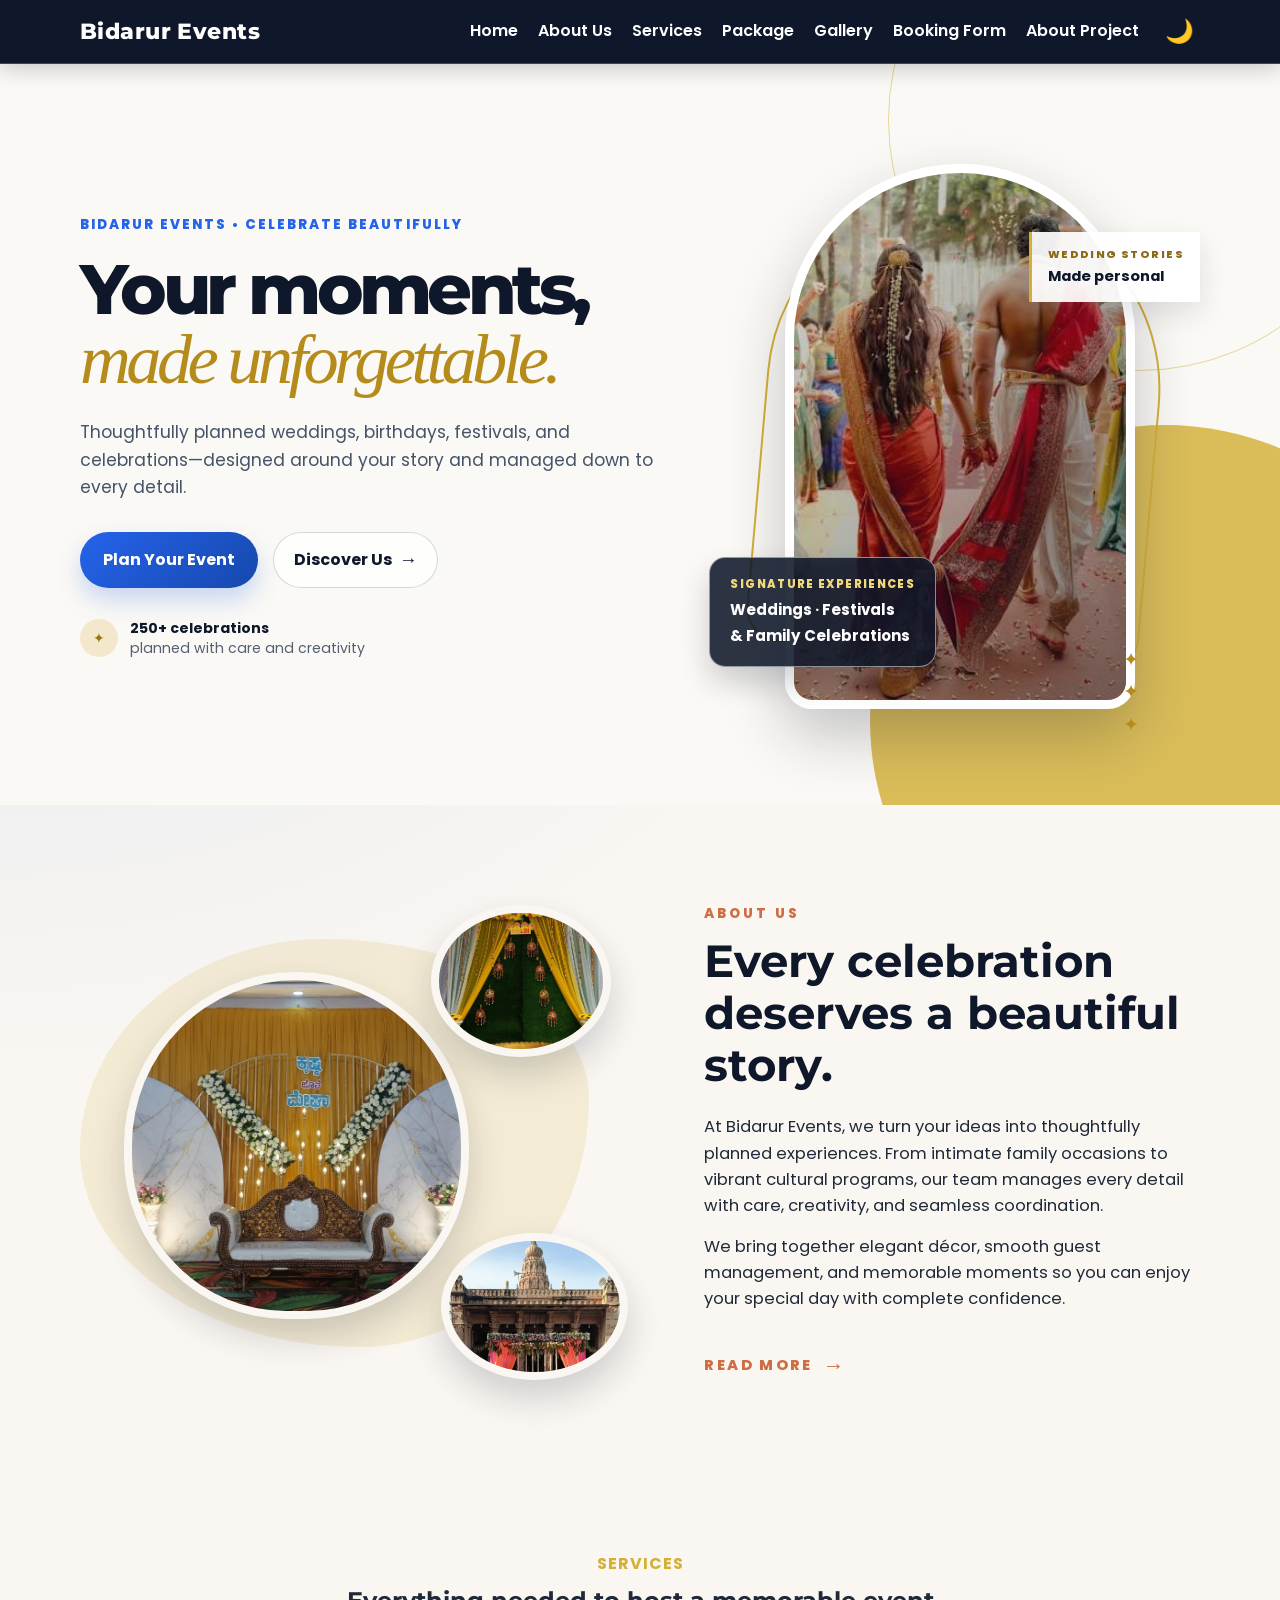
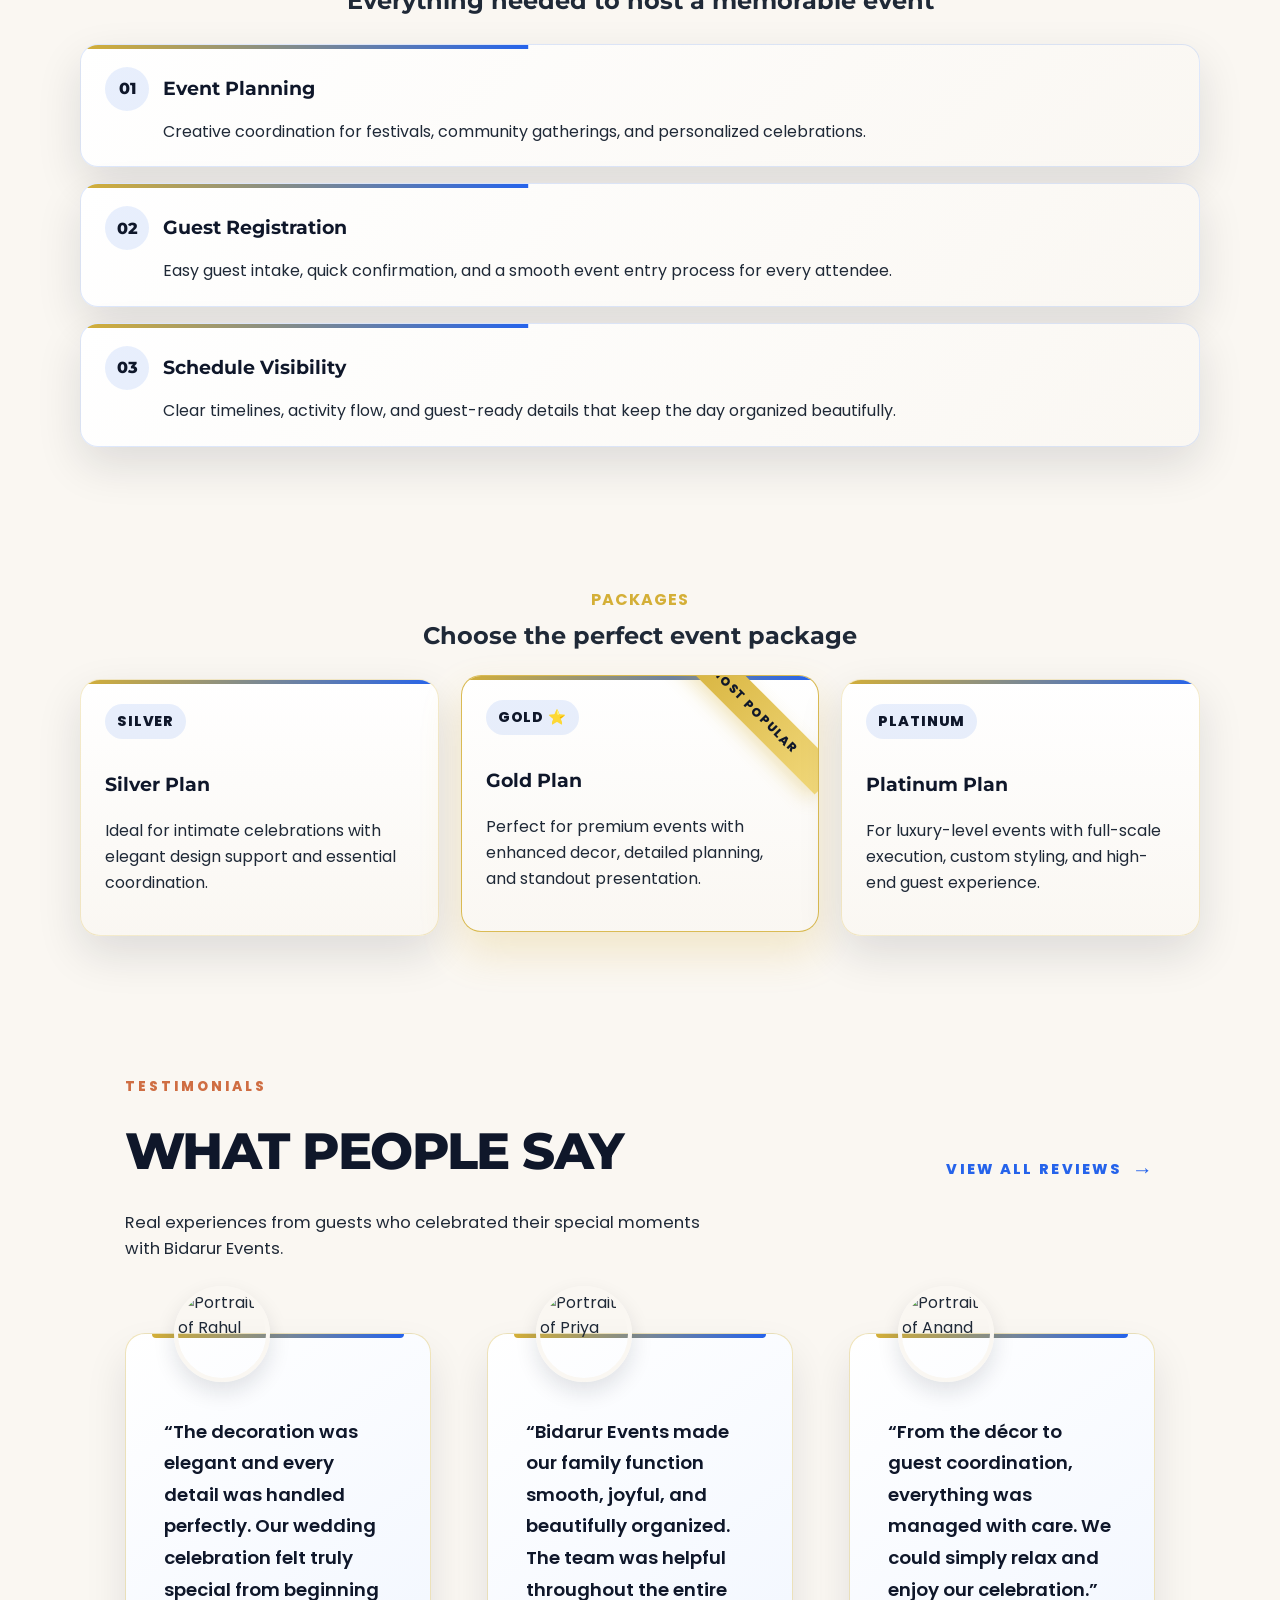
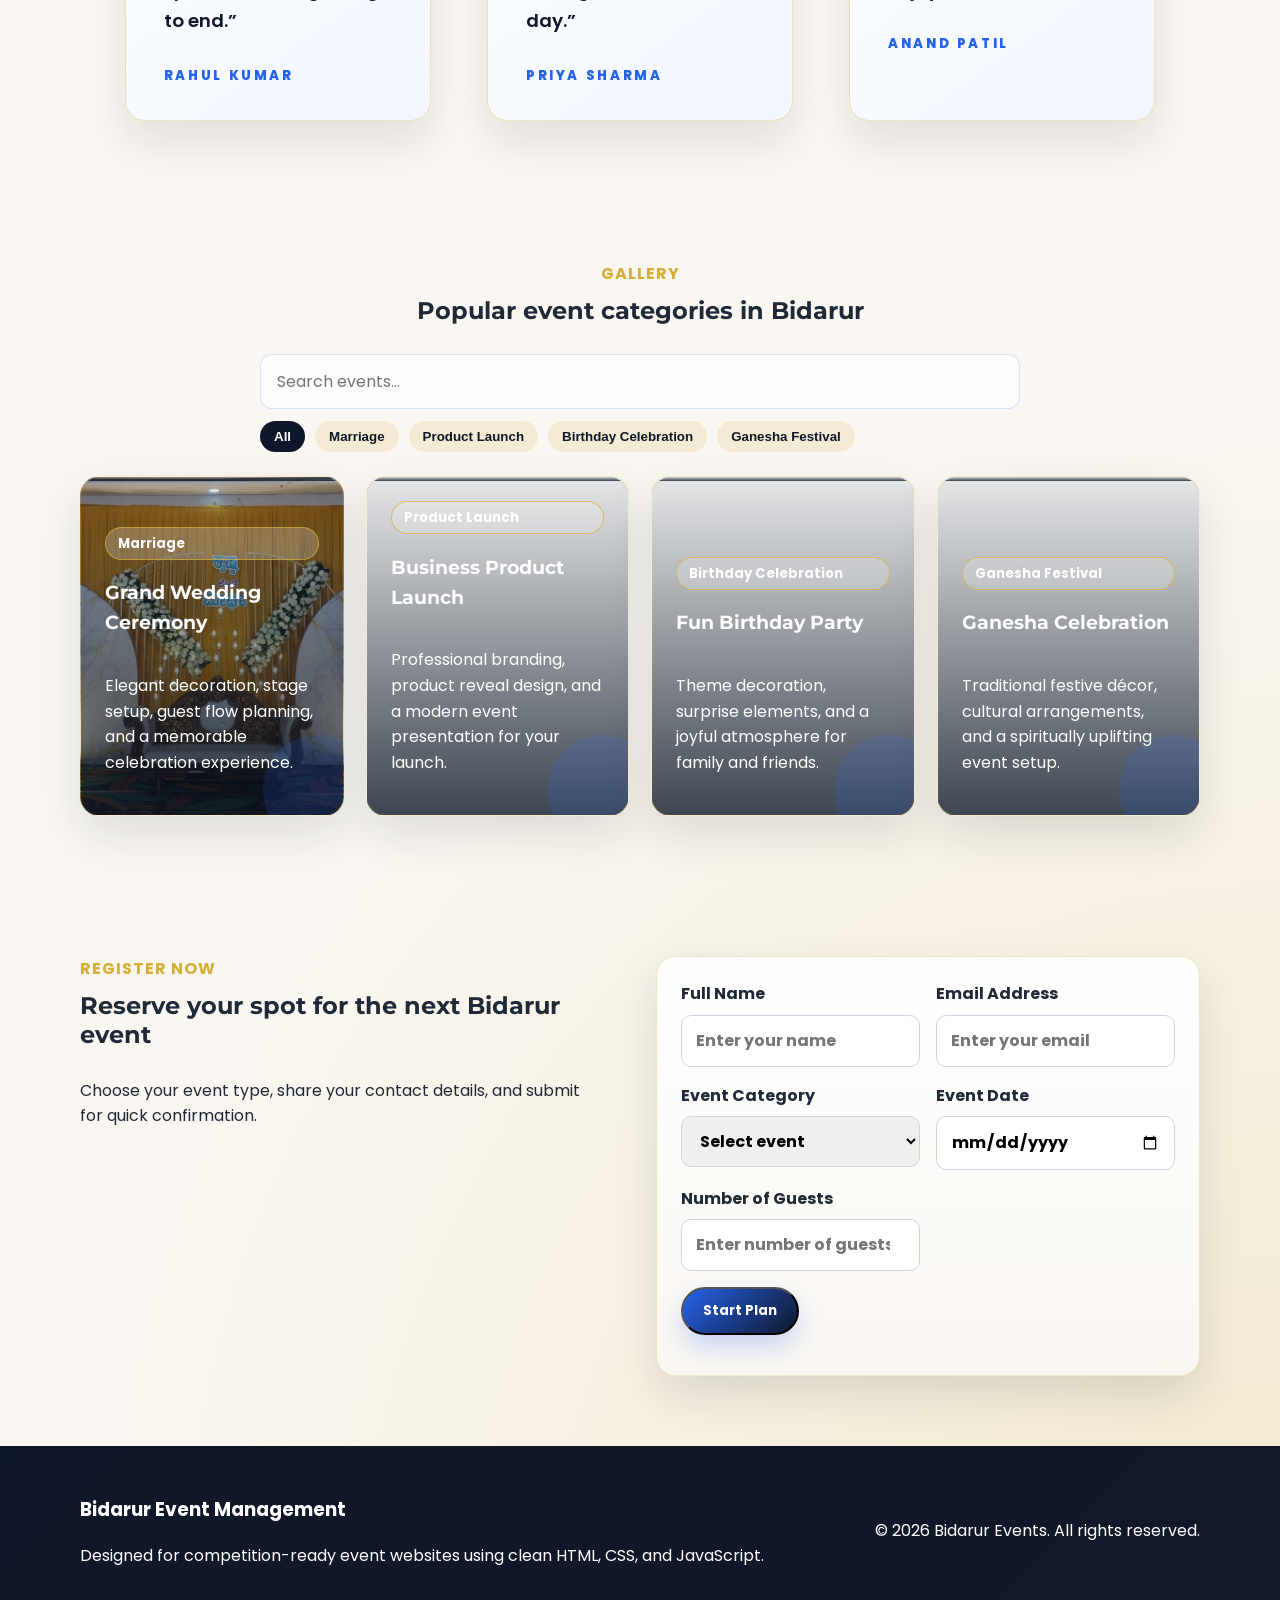
==== index.html @ a52b636d "Add files via upload" ====
<!DOCTYPE html>
<html lang="en">
<head>
    <meta charset="UTF-8" />
    <meta name="viewport" content="width=device-width, initial-scale=1.0" />
    <title>Bidarur Event Management</title>
    <meta name="description" content="Bidarur Event Management - a smart, responsive event planning website for upcoming cultural, educational, and community events." />
    <link rel="preconnect" href="https://fonts.googleapis.com" />
    <link rel="preconnect" href="https://fonts.gstatic.com" crossorigin />
    <link href="https://fonts.googleapis.com/css2?family=Montserrat:wght@600;700;800&family=Poppins:wght@400;500;600;700&display=swap" rel="stylesheet" />
    <link rel="stylesheet" href="css/style.css" />
    <link rel="stylesheet" href="css/responsive.css" />
</head>
<body>
    <div class="loading-screen" id="loadingScreen">
        <div class="spinner"></div>
    </div>

    <header class="site-header">
        <div class="container nav-wrapper">
            <a href="index.html" class="logo">Bidarur Events</a>
            <button class="menu-toggle" aria-label="Toggle menu">☰</button>
            <nav class="site-nav">
                <a href="#home">Home</a>
                <a href="#about-us">About Us</a>
                <a href="#services">Services</a>
                <a href="#packages">Package</a>
                <a href="#upcoming-events">Gallery</a>
                <a href="#register">Booking Form</a>
                <a href="about-project.html">About Project</a>
                <button class="theme-toggle" id="themeToggle" aria-label="Toggle dark mode">🌙</button>
            </nav>
        </div>
    </header>

    <main id="home">
        <section class="hero">
            <div class="container hero-grid">
                <div class="hero-content reveal">
                    <p class="hero-kicker">Bidarur Events • Celebrate beautifully</p>
                    <h1>Your moments,<br /><em>made unforgettable.</em></h1>
                    <p class="lead">
                        Thoughtfully planned weddings, birthdays, festivals, and celebrations—designed around your story and managed down to every detail.
                    </p>
                    <div class="hero-actions">
                        <a href="#register" class="btn primary">Plan Your Event</a>
                        <a href="#about-us" class="btn hero-outline">Discover Us <span aria-hidden="true">→</span></a>
                    </div>
                    <div class="hero-trust">
                        <span>✦</span>
                        <p><strong>250+ celebrations</strong><br />planned with care and creativity</p>
                    </div>
                </div>
                <div class="hero-visual reveal">
                    <div class="hero-photo-frame">
                        <img src="image/marry.jpg" alt="A beautifully arranged wedding celebration" />
                    </div>
                    <div class="hero-event-note">
                        <span>Signature experiences</span>
                        <strong>Weddings · Festivals<br />&amp; Family Celebrations</strong>
                    </div>
                    <div class="hero-occasion-badge">
                        <span>Wedding stories</span>
                        <strong>Made personal</strong>
                    </div>
                </div>
            </div>
        </section>

        <section id="about-us" class="about section">
            <div class="container">
                <div class="about-story">
                    <div class="about-collage reveal" aria-label="Bidarur Events celebration gallery">
                        <div class="about-photo about-photo-main">
                            <img src="image/marriage-1.jpeg" alt="Wedding celebration arranged by Bidarur Events" />
                        </div>
                        <div class="about-photo about-photo-top">
                            <img src="image/haldi.jpeg" alt="Haldi ceremony details" />
                        </div>
                        <div class="about-photo about-photo-bottom">
                            <img src="image/marriage-3.jpeg" alt="Wedding décor and celebration" />
                        </div>
                    </div>
                    <div class="about-copy reveal">
                        <p class="about-kicker">About Us</p>
                        <h2>Every celebration deserves a beautiful story.</h2>
                        <p>At Bidarur Events, we turn your ideas into thoughtfully planned experiences. From intimate family occasions to vibrant cultural programs, our team manages every detail with care, creativity, and seamless coordination.</p>
                        <p>We bring together elegant décor, smooth guest management, and memorable moments so you can enjoy your special day with complete confidence.</p>
                        <a href="about-project.html" class="about-link">Read More <span aria-hidden="true">→</span></a>
                    </div>
                </div>
            </div>
        </section>

        <section id="services" class="services section">
            <div class="container">
                <div class="section-heading reveal">
                    <p class="eyebrow">Services</p>
                    <h2>Everything needed to host a memorable event</h2>
                </div>
                <div class="service-bars reveal">
                    <div class="service-bar">
                        <div class="service-bar-header">
                            <span>01</span>
                            <h3>Event Planning</h3>
                        </div>
                        <p>Creative coordination for festivals, community gatherings, and personalized celebrations.</p>
                    </div>
                    <div class="service-bar">
                        <div class="service-bar-header">
                            <span>02</span>
                            <h3>Guest Registration</h3>
                        </div>
                        <p>Easy guest intake, quick confirmation, and a smooth event entry process for every attendee.</p>
                    </div>
                    <div class="service-bar">
                        <div class="service-bar-header">
                            <span>03</span>
                            <h3>Schedule Visibility</h3>
                        </div>
                        <p>Clear timelines, activity flow, and guest-ready details that keep the day organized beautifully.</p>
                    </div>
                </div>
            </div>
        </section>

        <section id="packages" class="packages section">
            <div class="container">
                <div class="section-heading reveal">
                    <p class="eyebrow">Packages</p>
                    <h2>Choose the perfect event package</h2>
                </div>
                <div class="feature-grid reveal">
                    <article class="feature-card package-card">
                        <div class="package-tier">Silver</div>
                        <h3>Silver Plan</h3>
                        <p>Ideal for intimate celebrations with elegant design support and essential coordination.</p>
                    </article>
                    <article class="feature-card package-card package-gold">
                        <div class="package-ribbon">Most Popular</div>
                        <div class="package-tier">Gold ⭐</div>
                        <h3>Gold Plan</h3>
                        <p>Perfect for premium events with enhanced decor, detailed planning, and standout presentation.</p>
                    </article>
                    <article class="feature-card package-card">
                        <div class="package-tier">Platinum</div>
                        <h3>Platinum Plan</h3>
                        <p>For luxury-level events with full-scale execution, custom styling, and high-end guest experience.</p>
                    </article>
                </div>
            </div>
        </section>

        <section id="testimonials" class="testimonials section">
            <div class="container">
                <div class="testimonial-heading reveal">
                    <div>
                        <p class="about-kicker">Testimonials</p>
                        <h2>What people say</h2>
                        <p>Real experiences from guests who celebrated their special moments with Bidarur Events.</p>
                    </div>
                    <a href="#testimonials" class="testimonial-all-link">View All Reviews <span aria-hidden="true">→</span></a>
                </div>
                <div class="testimonial-grid reveal">
                    <article class="testimonial-card">
                        <img src="https://i.pravatar.cc/160?img=47" alt="Portrait of Rahul" />
                        <p class="testimonial-quote">“The decoration was elegant and every detail was handled perfectly. Our wedding celebration felt truly special from beginning to end.”</p>
                        <p class="testimonial-name">Rahul Kumar</p>
                    </article>
                    <article class="testimonial-card">
                        <img src="https://i.pravatar.cc/160?img=32" alt="Portrait of Priya" />
                        <p class="testimonial-quote">“Bidarur Events made our family function smooth, joyful, and beautifully organized. The team was helpful throughout the entire day.”</p>
                        <p class="testimonial-name">Priya Sharma</p>
                    </article>
                    <article class="testimonial-card">
                        <img src="https://i.pravatar.cc/160?img=12" alt="Portrait of Anand" />
                        <p class="testimonial-quote">“From the décor to guest coordination, everything was managed with care. We could simply relax and enjoy our celebration.”</p>
                        <p class="testimonial-name">Anand Patil</p>
                    </article>
                </div>
            </div>
        </section>

        <section id="upcoming-events" class="events-section section">
            <div class="container">
                <div class="section-heading reveal">
                    <p class="eyebrow">Gallery</p>
                    <h2>Popular event categories in Bidarur</h2>
                </div>
                <div class="search-bar reveal">
                    <input type="search" id="eventSearch" placeholder="Search events..." />
                    <div class="filter-controls">
                        <button class="filter-btn active" data-filter="all">All</button>
                        <button class="filter-btn" data-filter="marriage">Marriage</button>
                        <button class="filter-btn" data-filter="product">Product Launch</button>
                        <button class="filter-btn" data-filter="birthday">Birthday Celebration</button>
                        <button class="filter-btn" data-filter="ganesha">Ganesha Festival</button>
                    </div>
                </div>
                <div class="event-grid" id="eventGrid">
                    <article class="event-card reveal" data-category="marriage" data-title="Grand Wedding Ceremony" data-image="image/marriage-1.jpeg" data-images="image/haldi.jpeg,image/marriage-1.jpeg,image/marriage-2.jpeg,image/marriage-3.jpeg,image/marriage-4.jpeg" style="background-image: linear-gradient(180deg, rgba(7,17,31,0.10), rgba(7,17,31,0.78)), url('image/marriage-1.jpeg');">
                        <span class="tag">Marriage</span>
                        <h3>Grand Wedding Ceremony</h3>
                        <p>Elegant decoration, stage setup, guest flow planning, and a memorable celebration experience.</p>
                    </article>
                    <article class="event-card reveal" data-category="product" data-title="Business Product Launch" data-image="https://images.unsplash.com/photo-1511578314322-379afb476865?auto=format&fit=crop&w=1200&q=80" style="background-image: linear-gradient(180deg, rgba(7,17,31,0.10), rgba(7,17,31,0.78)), url('https://images.unsplash.com/photo-1511578314322-379afb476865?auto=format&fit=crop&w=1200&q=80');">
                        <span class="tag">Product Launch</span>
                        <h3>Business Product Launch</h3>
                        <p>Professional branding, product reveal design, and a modern event presentation for your launch.</p>
                    </article>
                    <article class="event-card reveal" data-category="birthday" data-title="Fun Birthday Party" data-image="https://images.unsplash.com/photo-1464349095431-e9a21285b5f3?auto=format&fit=crop&w=1200&q=80" style="background-image: linear-gradient(180deg, rgba(7,17,31,0.10), rgba(7,17,31,0.78)), url('https://images.unsplash.com/photo-1464349095431-e9a21285b5f3?auto=format&fit=crop&w=1200&q=80');">
                        <span class="tag">Birthday Celebration</span>
                        <h3>Fun Birthday Party</h3>
                        <p>Theme decoration, surprise elements, and a joyful atmosphere for family and friends.</p>
                    </article>
                    <article class="event-card reveal" data-category="ganesha" data-title="Ganesha Celebration" data-image="https://images.unsplash.com/photo-1504196606672-aef5c9cefc92?auto=format&fit=crop&w=1200&q=80" style="background-image: linear-gradient(180deg, rgba(7,17,31,0.10), rgba(7,17,31,0.78)), url('https://images.unsplash.com/photo-1504196606672-aef5c9cefc92?auto=format&fit=crop&w=1200&q=80');">
                        <span class="tag">Ganesha Festival</span>
                        <h3>Ganesha Celebration</h3>
                        <p>Traditional festive décor, cultural arrangements, and a spiritually uplifting event setup.</p>
                    </article>
                </div>
            </div>
        </section>

        <section id="register" class="register section">
            <div class="container register-grid">
                <div>
                    <div class="section-heading left-align reveal">
                        <p class="eyebrow">Register Now</p>
                        <h2>Reserve your spot for the next Bidarur event</h2>
                    </div>
                    <p class="register-copy reveal">Choose your event type, share your contact details, and submit for quick confirmation.</p>
                </div>
                <form id="eventForm" class="register-form reveal">
                    <div class="form-row">
                        <label>
                            Full Name
                            <input type="text" id="name" placeholder="Enter your name" required />
                        </label>
                        <label>
                            Email Address
                            <input type="email" id="email" placeholder="Enter your email" required />
                        </label>
                    </div>
                    <div class="form-row">
                        <label>
                            Event Category
                            <select id="category" required>
                                <option value="">Select event</option>
                                <option>Marriage</option>
                                <option>Product Launch</option>
                                <option>Birthday Celebration</option>
                                <option>Ganesha Festival</option>
                            </select>
                        </label>
                        <label>
                            Event Date
                            <input type="date" id="eventDate" required />
                        </label>
                    </div>
                    <div class="form-row">
                        <label>
                            Number of Guests
                            <input type="number" id="guests" min="1" placeholder="Enter number of guests" required />
                        </label>
                    </div>
                    <button type="submit" class="btn primary">Start Plan</button>
                    <p id="formMessage" class="message"></p>
                </form>
            </div>
        </section>
    </main>

    <div class="image-modal" id="imageModal" aria-hidden="true">
        <div class="modal-content">
            <button class="modal-close" id="modalClose" aria-label="Close image">×</button>
            <div class="modal-gallery">
                <button class="modal-nav" id="modalPrev" aria-label="Previous image">‹</button>
                <img id="modalImage" src="" alt="Event showcase" />
                <button class="modal-nav" id="modalNext" aria-label="Next image">›</button>
            </div>
            <div class="modal-caption">
                <h3 id="modalTitle">Event Preview</h3>
                <p id="modalCounter">1 / 1</p>
            </div>
        </div>
    </div>

    <footer class="site-footer">
        <div class="container footer-grid">
            <div>
                <h3>Bidarur Event Management</h3>
                <p>Designed for competition-ready event websites using clean HTML, CSS, and JavaScript.</p>
            </div>
            <div>
                <p>© <span id="year"></span> Bidarur Events. All rights reserved.</p>
            </div>
        </div>
    </footer>

    <script src="js/script.js"></script>
</body>
</html>
---- css/style.css ----
:root {
    --primary: #2563eb;
    --primary-dark: #0f172a;
    --secondary: #d4af37;
    --bg: #faf7f2;
    --text: #1f2937;
    --white: #ffffff;
    --card-shadow: 0 18px 45px rgba(15, 23, 42, 0.12);
    --border: rgba(212, 175, 55, 0.24);
}

body.dark-mode {
    --bg: #07111f;
    --text: #e5eefb;
    --white: #10213a;
    --card-shadow: 0 18px 40px rgba(0, 0, 0, 0.35);
    --border: rgba(255, 255, 255, 0.08);
}

* {
    box-sizing: border-box;
}

html {
    scroll-behavior: smooth;
}

body {
    margin: 0;
    font-family: 'Poppins', 'Segoe UI', Arial, sans-serif;
    background:
        radial-gradient(circle at top left, rgba(37, 99, 235, 0.16), transparent 22%),
        radial-gradient(circle at bottom right, rgba(212, 175, 55, 0.2), transparent 24%),
        var(--bg);
    color: var(--text);
    line-height: 1.6;
    transition: background 0.35s ease, color 0.35s ease;
}

img {
    max-width: 100%;
}

.container {
    width: min(1120px, 92%);
    margin: 0 auto;
}

.loading-screen {
    position: fixed;
    inset: 0;
    display: grid;
    place-items: center;
    background: #0f172a;
    color: #fff;
    z-index: 9999;
    transition: opacity 0.6s ease, visibility 0.6s ease;
}

.loading-screen.hidden {
    opacity: 0;
    visibility: hidden;
}

.spinner {
    width: 60px;
    height: 60px;
    border: 5px solid rgba(255,255,255,0.35);
    border-radius: 50%;
    border-top-color: #fff;
    animation: spin 1s linear infinite;
}

@keyframes spin {
    to { transform: rotate(360deg); }
}

.site-header {
    background: #0f172a;
    backdrop-filter: blur(12px);
    position: sticky;
    top: 0;
    z-index: 999;
    box-shadow: 0 6px 20px rgba(0, 0, 0, 0.18);
    border-bottom: 1px solid rgba(212, 175, 55, 0.3);
    transition: background 0.3s ease, box-shadow 0.3s ease, border-color 0.3s ease;
}

.site-header.scrolled {
    background: #0f172a;
    box-shadow: 0 8px 24px rgba(0, 0, 0, 0.22);
    border-bottom: 1px solid rgba(212, 175, 55, 0.4);
}

body.dark-mode .site-header {
    background: rgba(7, 17, 31, 0.93);
}

.nav-wrapper {
    display: flex;
    align-items: center;
    justify-content: space-between;
    padding: 14px 0;
}

.logo {
    color: #ffffff;
    font-weight: 800;
    text-decoration: none;
    font-size: 1.35rem;
    letter-spacing: 0.02em;
    font-family: 'Montserrat', 'Poppins', sans-serif;
}

.site-nav {
    display: flex;
    gap: 20px;
    align-items: center;
}

.site-nav a {
    text-decoration: none;
    color: #ffffff;
    font-weight: 600;
}

.menu-toggle,
.theme-toggle {
    display: none;
    font-size: 1.45rem;
    background: transparent;
    border: none;
    cursor: pointer;
}

.theme-toggle {
    display: inline-block;
    color: var(--text);
}

.hero {
    padding: 90px 0 70px;
    background:
        linear-gradient(135deg, rgba(15, 23, 42, 0.98), rgba(37, 99, 235, 0.96)),
        linear-gradient(120deg, rgba(212, 175, 55, 0.18), transparent);
    color: var(--white);
    position: relative;
    overflow: hidden;
}

.hero::before {
    content: "";
    position: absolute;
    inset: auto -80px -80px auto;
    width: 320px;
    height: 320px;
    background: radial-gradient(circle, rgba(255,255,255,0.35), rgba(255,255,255,0.04));
    border-radius: 50%;
}

.hero::after {
    content: "";
    position: absolute;
    left: -60px;
    bottom: -60px;
    width: 180px;
    height: 180px;
    border-radius: 50%;
    background: rgba(249, 199, 79, 0.2);
}

.hero-grid {
    display: grid;
    grid-template-columns: 1.2fr 0.8fr;
    gap: 28px;
    align-items: center;
}

.hero-content h1 {
    font-size: clamp(2.4rem, 5vw, 4rem);
    max-width: 650px;
    font-family: 'Montserrat', 'Poppins', sans-serif;
}

.hero-badge {
    display: inline-block;
    padding: 8px 14px;
    margin-bottom: 14px;
    border-radius: 999px;
    background: rgba(255, 255, 255, 0.16);
    color: #fff;
    font-size: 0.82rem;
    font-weight: 700;
    letter-spacing: 0.04em;
}

.eyebrow {
    text-transform: uppercase;
    letter-spacing: 1px;
    font-weight: 700;
    margin: 0 0 10px;
    color: var(--secondary);
}

.hero h1,
.section-heading h1,
.section-heading h2 {
    margin: 0 0 14px;
    line-height: 1.2;
    font-family: 'Montserrat', 'Poppins', sans-serif;
}

.lead {
    max-width: 680px;
    font-size: 1.05rem;
}

.hero-actions {
    display: flex;
    gap: 15px;
    margin-top: 25px;
}

.btn {
    display: inline-flex;
    align-items: center;
    justify-content: center;
    padding: 12px 20px;
    text-decoration: none;
    border-radius: 999px;
    font-weight: 700;
    font-family: 'Poppins', sans-serif;
    transition: transform 0.25s ease, box-shadow 0.25s ease;
}

.btn:hover,
.feature-card:hover,
.event-card:hover,
.timeline-item:hover,
.gallery-item:hover,
.countdown-box:hover {
    transform: translateY(-6px);
    box-shadow: 0 18px 40px rgba(15, 23, 42, 0.16);
}

.btn.primary {
    background: linear-gradient(135deg, #2563eb, #0f172a);
    color: #ffffff;
    box-shadow: 0 12px 24px rgba(37, 99, 235, 0.24);
}

.btn.secondary {
    background: transparent;
    border: 1px solid rgba(212, 175, 55, 0.9);
    color: #ffffff;
}

.hero-points {
    margin: 22px 0 0;
    padding-left: 18px;
}

.hero-card,
.feature-card,
.event-card,
.register-form,
.project-summary,
.timeline-item,
.gallery-item,
.countdown-box {
    background: var(--white);
    border: 1px solid var(--border);
    border-radius: 20px;
    box-shadow: var(--card-shadow);
}

.hero-card {
    color: var(--text);
    padding: 25px;
    background: linear-gradient(180deg, rgba(255,255,255,0.96), rgba(250,247,242,0.96));
    display: flex;
    flex-direction: column;
    gap: 14px;
    border: 1px solid rgba(212, 175, 55, 0.34);
}

body.dark-mode .hero-card {
    background: linear-gradient(180deg, rgba(16,33,58,0.98), rgba(10,23,42,0.98));
}

.mini-stat {
    display: flex;
    justify-content: space-between;
    align-items: center;
    padding: 12px 0;
    border-bottom: 1px solid #dde8ff;
}

.mini-stat:last-child {
    border-bottom: none;
}

.hero-side-button {
    width: 100%;
    text-align: center;
}

.mini-stat span {
    font-size: 1.6rem;
    font-weight: 800;
    color: var(--primary-dark);
}

/* Editorial home hero */
.hero {
    min-height: 700px;
    padding: 100px 0 96px;
    background: #fbf9f5;
    color: var(--primary-dark);
}

.hero::before {
    inset: auto -180px -210px auto;
    width: 590px;
    height: 590px;
    background: #d4af37;
    opacity: 0.82;
}

.hero::after {
    inset: -195px -110px auto auto;
    width: 500px;
    height: 500px;
    background: transparent;
    border: 1px solid rgba(212, 175, 55, 0.5);
    opacity: 1;
}

.hero-grid {
    grid-template-columns: minmax(0, 1.1fr) minmax(360px, 0.9fr);
    gap: clamp(28px, 4vw, 70px);
    min-height: 470px;
    position: relative;
    z-index: 1;
}

.hero-content {
    position: relative;
    z-index: 2;
}

.hero-kicker {
    margin: 0 0 20px;
    color: var(--primary);
    font-size: 0.84rem;
    font-weight: 800;
    letter-spacing: 0.15em;
    text-transform: uppercase;
}

.hero-content h1 {
    max-width: 720px;
    margin: 0;
    color: var(--primary-dark);
    font-size: clamp(3rem, 5.5vw, 5.4rem);
    font-weight: 800;
    letter-spacing: -0.065em;
    line-height: 0.98;
}

.hero-content h1 em {
    color: #b58b1b;
    font-family: Georgia, 'Times New Roman', serif;
    font-weight: 500;
}

.hero .lead {
    max-width: 575px;
    margin: 25px 0 0;
    color: #455468;
    font-size: 1.08rem;
}

.hero-actions {
    margin-top: 30px;
}

.hero .btn.primary {
    padding: 14px 23px;
    background: linear-gradient(135deg, #2563eb, #1648ad);
}

.hero-outline {
    padding: 12px 20px;
    border: 1px solid rgba(15, 23, 42, 0.16);
    border-radius: 999px;
    color: var(--primary-dark);
    background: rgba(255, 255, 255, 0.72);
}

.hero-outline span {
    margin-left: 7px;
    font-size: 1.15rem;
}

.hero-trust {
    display: flex;
    align-items: center;
    gap: 12px;
    margin-top: 30px;
    color: #526072;
    font-size: 0.88rem;
}

.hero-trust span {
    display: grid;
    width: 38px;
    height: 38px;
    place-items: center;
    border-radius: 50%;
    color: #9b7412;
    background: rgba(212, 175, 55, 0.22);
}

.hero-trust p {
    margin: 0;
    line-height: 1.45;
}

.hero-trust strong {
    color: var(--primary-dark);
}

.hero-visual {
    position: relative;
    z-index: 1;
    height: 545px;
}

.hero-photo-frame {
    position: absolute;
    inset: 0 auto 0 50%;
    width: min(350px, 76%);
    overflow: hidden;
    border: 9px solid #ffffff;
    border-radius: 180px 180px 28px 28px;
    box-shadow: 0 26px 60px rgba(15, 23, 42, 0.24);
    transform: translateX(-50%);
}

.hero-visual::before {
    content: "";
    position: absolute;
    top: 34px;
    left: 50%;
    width: min(390px, 84%);
    height: 455px;
    border: 2px solid #d4af37;
    border-radius: 190px 190px 34px 34px;
    transform: translateX(-50%) rotate(5deg);
}

.hero-visual::after {
    content: "✦  ✦  ✦";
    position: absolute;
    right: 5%;
    bottom: 5px;
    color: #b58b1b;
    font-size: 1.2rem;
    letter-spacing: 0.3em;
    transform: rotate(-90deg);
}

.hero-photo-frame::after {
    content: "";
    position: absolute;
    inset: 0;
    background: linear-gradient(130deg, rgba(15, 23, 42, 0.08), rgba(15, 23, 42, 0.42));
}

.hero-photo-frame img {
    width: 100%;
    height: 100%;
    object-fit: cover;
    object-position: center;
    transform: scale(1.03);
    transition: transform 0.7s ease;
}

.hero-visual:hover .hero-photo-frame img {
    transform: scale(1.1);
}

.hero-event-note {
    position: absolute;
    left: -2%;
    bottom: 42px;
    max-width: 270px;
    padding: 17px 20px;
    border: 1px solid rgba(255, 255, 255, 0.5);
    border-radius: 16px;
    color: #ffffff;
    background: rgba(15, 23, 42, 0.88);
    box-shadow: 0 15px 30px rgba(15, 23, 42, 0.2);
}

.hero-occasion-badge {
    position: absolute;
    top: 68px;
    right: 0;
    padding: 14px 16px;
    border-left: 3px solid #d4af37;
    color: var(--primary-dark);
    background: rgba(255, 255, 255, 0.92);
    box-shadow: 0 12px 28px rgba(15, 23, 42, 0.12);
}

.hero-occasion-badge span,
.hero-occasion-badge strong {
    display: block;
}

.hero-occasion-badge span {
    color: #8a6a17;
    font-size: 0.68rem;
    font-weight: 800;
    letter-spacing: 0.13em;
    text-transform: uppercase;
}

.hero-occasion-badge strong {
    margin-top: 2px;
    font-size: 0.92rem;
}

.hero-event-note span {
    display: block;
    margin-bottom: 4px;
    color: #f1d87a;
    font-size: 0.71rem;
    font-weight: 800;
    letter-spacing: 0.12em;
    text-transform: uppercase;
}

.hero-event-note strong {
    font-size: 0.94rem;
    line-height: 1.45;
}

body.dark-mode .hero {
    background: #0b1729;
}

body.dark-mode .hero::after {
    background: #10213a;
}

body.dark-mode .hero-content h1,
body.dark-mode .hero-trust strong {
    color: #f8fafc;
}

body.dark-mode .hero .lead,
body.dark-mode .hero-trust {
    color: #c9d7e8;
}

body.dark-mode .hero-outline {
    border-color: rgba(255, 255, 255, 0.16);
    color: #f8fafc;
    background: rgba(16, 33, 58, 0.82);
}

.section {
    padding: 70px 0;
}

.section-heading {
    margin-bottom: 28px;
    text-align: center;
}

.left-align {
    text-align: left;
}

.feature-grid,
.event-grid,
.about-grid,
.gallery-grid,
.countdown-grid {
    display: grid;
    grid-template-columns: repeat(3, 1fr);
    gap: 22px;
}

.about-story {
    display: grid;
    grid-template-columns: minmax(0, 1.05fr) minmax(0, 0.95fr);
    gap: clamp(32px, 6vw, 82px);
    align-items: center;
}

.about-copy {
    padding: 28px 0;
}

.about-collage {
    position: relative;
    min-height: 475px;
    isolation: isolate;
}

.about-collage::before {
    content: "";
    position: absolute;
    inset: 7% 7% 7% 0;
    z-index: -1;
    border-radius: 48% 52% 45% 55% / 52% 39% 61% 48%;
    background: rgba(212, 175, 55, 0.16);
}

.about-photo {
    position: absolute;
    overflow: hidden;
    border: 8px solid var(--bg);
    box-shadow: 0 18px 35px rgba(15, 23, 42, 0.18);
    background: #e5e7eb;
    animation: about-float 5.5s ease-in-out infinite;
}

.about-photo img {
    display: block;
    width: 100%;
    height: 100%;
    object-fit: cover;
}

.about-photo-main {
    width: 63%;
    height: 73%;
    left: 8%;
    top: 14%;
    border-radius: 50% 50% 47% 47%;
}

.about-photo-top {
    width: 33%;
    height: 32%;
    top: 0;
    right: 3%;
    border-radius: 50%;
    animation-delay: -1.8s;
}

.about-photo-bottom {
    width: 34%;
    height: 31%;
    right: 0;
    bottom: 0;
    border-radius: 50%;
    animation-delay: -3.4s;
}

@keyframes about-float {
    0%, 100% {
        transform: translateY(0) rotate(0deg);
    }

    50% {
        transform: translateY(-12px) rotate(1deg);
    }
}

@media (prefers-reduced-motion: reduce) {
    .about-photo {
        animation: none;
    }

    .balloon-group {
        animation: none;
    }
}

.about-kicker {
    margin: 0 0 12px;
    color: #cf6e43;
    font-size: 0.85rem;
    font-weight: 800;
    text-transform: uppercase;
    letter-spacing: 0.22em;
}

.about-copy h2 {
    margin: 0 0 22px;
    color: var(--primary-dark);
    font-family: 'Montserrat', 'Poppins', sans-serif;
    font-size: clamp(2rem, 3.5vw, 3.3rem);
    line-height: 1.16;
}

.about-copy p:not(.about-kicker) {
    max-width: 560px;
    margin: 0 0 14px;
    color: var(--text);
    font-size: 1.03rem;
}

.about-link {
    display: inline-flex;
    align-items: center;
    gap: 10px;
    margin-top: 22px;
    color: #cf6e43;
    font-size: 0.92rem;
    font-weight: 800;
    letter-spacing: 0.16em;
    text-decoration: none;
    text-transform: uppercase;
}

.about-link span {
    font-size: 1.35rem;
    transition: transform 0.25s ease;
}

.about-link:hover span {
    transform: translateX(6px);
}

body.dark-mode .about-copy h2 {
    color: #f8fafc;
}

.service-bars {
    display: grid;
    gap: 16px;
}

.service-bar {
    position: relative;
    padding: 22px 24px;
    border-radius: 18px;
    background: linear-gradient(135deg, rgba(255,255,255,0.98), rgba(250,247,242,0.98));
    border: 1px solid rgba(37, 99, 235, 0.15);
    box-shadow: var(--card-shadow);
    overflow: hidden;
    transition: transform 0.28s ease, box-shadow 0.28s ease, border-color 0.28s ease;
}

.service-bar:hover {
    transform: translateX(8px);
    box-shadow: 0 18px 40px rgba(15, 23, 42, 0.16);
    border-color: rgba(212, 175, 55, 0.8);
}

.service-bar::before {
    content: "";
    position: absolute;
    inset: 0 auto auto 0;
    width: 100%;
    height: 4px;
    background: linear-gradient(90deg, #d4af37, #2563eb);
    transform: scaleX(0.4);
    transform-origin: left center;
    transition: transform 0.35s ease;
}

.service-bar:hover::before {
    transform: scaleX(1);
}

.service-bar-header {
    display: flex;
    align-items: center;
    gap: 14px;
    margin-bottom: 8px;
}

.service-bar-header span {
    display: inline-flex;
    align-items: center;
    justify-content: center;
    width: 44px;
    height: 44px;
    border-radius: 50%;
    background: rgba(37, 99, 235, 0.10);
    color: var(--primary-dark);
    font-weight: 800;
    font-family: 'Montserrat', 'Poppins', sans-serif;
}

.service-bar h3 {
    margin: 0;
    color: var(--primary-dark);
    font-family: 'Montserrat', 'Poppins', sans-serif;
}

.service-bar p {
    margin: 0;
    padding-left: 58px;
}

.testimonial-heading {
    display: grid;
    grid-template-columns: 1fr auto;
    gap: 32px;
    align-items: center;
    margin: 0 4% 70px;
}

.testimonial-heading h2 {
    margin: 0 0 18px;
    color: var(--primary-dark);
    font-family: 'Montserrat', 'Poppins', sans-serif;
    font-size: clamp(2.4rem, 4vw, 4.2rem);
    font-weight: 800;
    letter-spacing: -0.03em;
    text-transform: uppercase;
}

.testimonial-heading p:not(.about-kicker) {
    max-width: 590px;
    margin: 0;
    color: var(--text);
    font-size: 1.03rem;
}

.testimonial-all-link {
    display: inline-flex;
    align-items: center;
    gap: 10px;
    color: var(--primary);
    font-size: 0.9rem;
    font-weight: 800;
    letter-spacing: 0.16em;
    text-decoration: none;
    text-transform: uppercase;
}

.testimonial-all-link span {
    font-size: 1.3rem;
    transition: transform 0.25s ease;
}

.testimonial-all-link:hover span {
    transform: translateX(6px);
}

.testimonial-grid {
    display: grid;
    grid-template-columns: repeat(3, 1fr);
    gap: 56px;
    padding: 0 4%;
}

.testimonial-card {
    position: relative;
    min-height: 360px;
    padding: 82px 38px 34px;
    border-radius: 20px;
    overflow: visible;
    background: linear-gradient(145deg, rgba(255, 255, 255, 0.98), rgba(241, 246, 255, 0.98));
    border: 1px solid rgba(212, 175, 55, 0.34);
    box-shadow: 0 22px 42px rgba(15, 23, 42, 0.1);
    transition: transform 0.25s ease, box-shadow 0.25s ease;
}

.testimonial-card::before {
    content: "";
    position: absolute;
    top: 0;
    left: 26px;
    right: 26px;
    height: 4px;
    border-radius: 0 0 999px 999px;
    background: linear-gradient(90deg, var(--secondary), var(--primary));
}

.testimonial-card:hover {
    transform: translateY(-7px);
    box-shadow: 0 25px 46px rgba(15, 23, 42, 0.17);
}

.testimonial-card img {
    position: absolute;
    top: -48px;
    left: 48px;
    width: 96px;
    height: 96px;
    border: 4px solid var(--bg);
    border-radius: 50%;
    object-fit: cover;
    box-shadow: 0 10px 22px rgba(15, 23, 42, 0.12);
}

.testimonial-quote {
    margin: 0;
    color: var(--primary-dark);
    font-size: 1.15rem;
    font-weight: 600;
    line-height: 1.72;
}

.testimonial-name {
    margin: 28px 0 0;
    color: var(--primary);
    font-size: 0.82rem;
    font-weight: 800;
    letter-spacing: 0.2em;
    text-transform: uppercase;
}

body.dark-mode .testimonial-card {
    background: linear-gradient(145deg, rgba(16, 33, 58, 0.98), rgba(10, 23, 42, 0.98));
}

body.dark-mode .testimonial-quote,
body.dark-mode .testimonial-heading h2 {
    color: #f8fafc;
}

.feature-card {
    background: linear-gradient(180deg, rgba(255,255,255,0.98), rgba(250,247,242,0.98));
    border: 1px solid rgba(212, 175, 55, 0.25);
}

.package-card {
    position: relative;
    overflow: hidden;
}

.package-tier {
    display: inline-block;
    margin-bottom: 12px;
    padding: 6px 12px;
    border-radius: 999px;
    background: rgba(37, 99, 235, 0.10);
    color: var(--primary-dark);
    font-size: 0.9rem;
    font-weight: 800;
    letter-spacing: 0.06em;
    text-transform: uppercase;
}

.package-gold {
    border-color: rgba(212, 175, 55, 0.85);
    box-shadow: 0 20px 40px rgba(212, 175, 55, 0.22);
    transform: translateY(-4px);
}

.package-ribbon {
    position: absolute;
    top: 16px;
    right: -38px;
    padding: 8px 44px;
    background: linear-gradient(90deg, #d4af37, #f1d87a);
    color: #0f172a;
    font-size: 0.76rem;
    font-weight: 800;
    letter-spacing: 0.08em;
    text-transform: uppercase;
    transform: rotate(45deg);
    box-shadow: 0 8px 18px rgba(212, 175, 55, 0.3);
}

.event-grid {
    grid-template-columns: repeat(4, 1fr);
}

.gallery-grid {
    grid-template-columns: repeat(4, 1fr);
}

.gallery-card {
    min-height: 220px;
    display: grid;
    align-items: end;
    padding: 18px;
    color: #ffffff;
    font-size: 1.05rem;
    font-weight: 700;
    position: relative;
    overflow: hidden;
    border-radius: 20px;
    background-size: cover;
    background-position: center;
    box-shadow: var(--card-shadow);
}

.gallery-card::before {
    content: "";
    position: absolute;
    inset: 0;
    background: linear-gradient(to top, rgba(7, 17, 31, 0.78), rgba(7, 17, 31, 0.25));
}

.gallery-1 {
    background-image: linear-gradient(135deg, rgba(13, 110, 253, 0.35), rgba(29, 78, 216, 0.55)), url('https://images.unsplash.com/photo-1511578314322-379afb476865?auto=format&fit=crop&w=900&q=80');
}

.gallery-2 {
    background-image: linear-gradient(135deg, rgba(13, 110, 253, 0.35), rgba(29, 78, 216, 0.55)), url('https://images.unsplash.com/photo-1522202176988-66273c2fd55f?auto=format&fit=crop&w=900&q=80');
}

.gallery-3 {
    background-image: linear-gradient(135deg, rgba(13, 110, 253, 0.35), rgba(29, 78, 216, 0.55)), url('https://images.unsplash.com/photo-1492684223066-81342ee5ff30?auto=format&fit=crop&w=900&q=80');
}

.gallery-4 {
    background-image: linear-gradient(135deg, rgba(13, 110, 253, 0.35), rgba(29, 78, 216, 0.55)), url('https://images.unsplash.com/photo-1517457373958-b7bdd4587205?auto=format&fit=crop&w=900&q=80');
}

.gallery-caption {
    position: relative;
    z-index: 1;
    text-shadow: 0 2px 8px rgba(0, 0, 0, 0.35);
}

.countdown-box {
    padding: 24px;
    text-align: center;
    font-weight: 700;
}

.feature-card,
.event-card,
.project-summary,
.timeline-item {
    padding: 24px;
    transition: transform 0.25s ease, box-shadow 0.25s ease;
    position: relative;
}

.feature-card::before,
.event-card::before {
    content: "";
    position: absolute;
    inset: 0 auto auto 0;
    width: 100%;
    height: 4px;
    background: linear-gradient(90deg, #d4af37, #2563eb);
    border-radius: 20px 20px 0 0;
}

.feature-card h3,
.event-card h3 {
    color: var(--primary-dark);
    font-family: 'Montserrat', 'Poppins', sans-serif;
}

.event-card {
    position: relative;
    overflow: hidden;
    cursor: pointer;
    border: 1px solid rgba(212, 175, 55, 0.24);
    border-radius: 20px;
    box-shadow: var(--card-shadow);
    background-repeat: no-repeat;
    background-size: cover;
    background-position: center;
    min-height: 320px;
    display: flex;
    flex-direction: column;
    justify-content: flex-end;
    padding: 24px;
    color: #ffffff;
}

.event-card::before {
    content: "";
    position: absolute;
    inset: 0;
    background: linear-gradient(180deg, rgba(7,17,31,0.10), rgba(7,17,31,0.78));
    pointer-events: none;
}

.event-card > * {
    position: relative;
    z-index: 1;
}

.event-card::after {
    content: "";
    position: absolute;
    inset: auto -30px -30px auto;
    width: 110px;
    height: 110px;
    border-radius: 50%;
    background: rgba(37, 99, 235, 0.16);
}

.event-card h3,
.event-card p,
.event-card .tag {
    color: #ffffff;
}

.search-bar {
    margin: 0 auto 24px;
    max-width: 760px;
}

.search-bar input {
    width: 100%;
    padding: 14px 16px;
    border: 1px solid rgba(13, 110, 253, 0.18);
    border-radius: 12px;
    margin-bottom: 12px;
    background: rgba(255, 255, 255, 0.75);
    font: inherit;
}

.filter-controls {
    display: flex;
    flex-wrap: wrap;
    gap: 10px;
}

.filter-btn {
    border: none;
    background: rgba(212, 175, 55, 0.16);
    color: #0f172a;
    padding: 8px 14px;
    border-radius: 999px;
    cursor: pointer;
    font-weight: 700;
    transition: 0.25s ease;
}

.filter-btn:hover {
    background: rgba(212, 175, 55, 0.28);
}

.filter-btn.active {
    background: #0f172a;
    color: white;
}

.tag {
    display: inline-block;
    padding: 5px 12px;
    border-radius: 999px;
    background: rgba(255, 255, 255, 0.22);
    color: #ffffff;
    font-size: 0.82rem;
    font-weight: 700;
    border: 1px solid rgba(212, 175, 55, 0.7);
}

.timeline {
    display: grid;
    grid-template-columns: repeat(4, 1fr);
    gap: 14px;
}

.timeline-item strong {
    display: block;
    color: var(--primary-dark);
    margin-bottom: 8px;
}

.register-grid {
    display: grid;
    grid-template-columns: 1fr 1fr;
    gap: 32px;
    align-items: start;
}

.register-copy {
    max-width: 520px;
}

.register-form {
    padding: 24px;
    background:
        linear-gradient(180deg, rgba(255,255,255,0.98), rgba(250,247,242,0.98));
    border: 1px solid rgba(212, 175, 55, 0.28);
}

body.dark-mode .register-form {
    background: linear-gradient(180deg, rgba(16,33,58,0.98), rgba(10,23,42,0.98));
}

.form-row {
    display: grid;
    grid-template-columns: 1fr 1fr;
    gap: 16px;
}

.register-form label {
    display: block;
    font-weight: 700;
    margin-bottom: 16px;
}

.register-form input,
.register-form select {
    width: 100%;
    padding: 12px 14px;
    margin-top: 8px;
    border: 1px solid #cbd5e1;
    border-radius: 10px;
    font: inherit;
    transition: border 0.25s ease, box-shadow 0.25s ease;
}

.register-form input:focus,
.register-form select:focus {
    outline: none;
    border-color: #0d6efd;
    box-shadow: 0 0 0 4px rgba(13, 110, 253, 0.16);
}

.message {
    margin-top: 12px;
    font-weight: 700;
    color: var(--primary-dark);
    line-height: 1.6;
}

.site-footer {
    background: linear-gradient(135deg, #0f172a, #111827);
    color: #ffffff;
    padding: 30px 0;
}

.footer-grid {
    display: flex;
    justify-content: space-between;
    gap: 18px;
    align-items: center;
}

.page-content h1 {
    margin-bottom: 16px;
}

.project-summary ul {
    margin: 0;
    padding-left: 18px;
}

.project-showcase {
    display: grid;
    grid-template-columns: 1.05fr 1fr;
    gap: 30px;
    align-items: start;
    margin-top: 16px;
}

.project-intro {
    padding: 12px 0;
}

.project-panel {
    display: grid;
    gap: 14px;
}

.project-panel-row {
    display: grid;
    grid-template-columns: auto 1fr;
    gap: 16px;
    align-items: start;
    padding: 18px 0;
    border-bottom: 1px solid rgba(37, 99, 235, 0.16);
}

.project-panel-row:last-child {
    border-bottom: none;
}

.project-panel-row span {
    display: inline-flex;
    align-items: center;
    justify-content: center;
    width: 52px;
    height: 52px;
    border-radius: 50%;
    background: rgba(37, 99, 235, 0.08);
    color: var(--primary-dark);
    font-weight: 800;
    font-family: 'Montserrat', 'Poppins', sans-serif;
}

.project-panel-row h3 {
    margin: 0 0 6px;
    color: var(--primary-dark);
    font-family: 'Montserrat', 'Poppins', sans-serif;
}

.project-panel-row p {
    margin: 0;
}

.reveal {
    opacity: 0;
    transform: translateY(32px) scale(0.98);
    filter: blur(5px);
    transition: opacity 0.9s ease, transform 0.9s ease, filter 0.9s ease;
}

.reveal.visible {
    opacity: 1;
    transform: translateY(0) scale(1);
    filter: blur(0);
}

.countdown-box span {
    display: block;
    font-size: 2rem;
    color: var(--primary-dark);
}

.countdown-box small {
    text-transform: uppercase;
    letter-spacing: 0.06em;
}

.image-modal {
    position: fixed;
    inset: 0;
    background: rgba(4, 10, 24, 0.78);
    display: none;
    align-items: center;
    justify-content: center;
    z-index: 1000;
    padding: 20px;
}

.image-modal.open {
    display: flex;
}

.modal-content {
    width: min(760px, 92vw);
    background: #ffffff;
    border-radius: 20px;
    padding: 18px;
    position: relative;
    box-shadow: 0 16px 50px rgba(0, 0, 0, 0.35);
}

.modal-gallery {
    display: grid;
    grid-template-columns: auto 1fr auto;
    align-items: center;
    gap: 10px;
}

.modal-content img {
    width: 100%;
    max-height: 70vh;
    object-fit: cover;
    border-radius: 14px;
}

.modal-caption {
    display: flex;
    align-items: center;
    justify-content: space-between;
    gap: 12px;
    margin-top: 12px;
}

.modal-content h3 {
    margin: 0;
    color: var(--primary-dark);
}

.modal-content p {
    margin: 0;
    color: #4b5563;
    font-size: 0.95rem;
}

.modal-nav {
    border: none;
    background: rgba(13, 110, 253, 0.12);
    color: #0b4ea2;
    width: 42px;
    height: 42px;
    border-radius: 50%;
    cursor: pointer;
    font-size: 1.6rem;
    line-height: 1;
}

.modal-close {
    position: absolute;
    top: 12px;
    right: 12px;
    border: none;
    background: rgba(13, 110, 253, 0.12);
    color: #0b4ea2;
    width: 40px;
    height: 40px;
    border-radius: 50%;
    cursor: pointer;
    font-size: 1.4rem;
}
---- css/responsive.css ----
@media (max-width: 900px) {
    .hero-grid,
    .register-grid,
    .feature-grid,
    .event-grid,
    .about-grid,
    .about-story,
    .project-showcase,
    .service-story,
    .timeline,
    .gallery-grid,
    .countdown-grid {
        grid-template-columns: 1fr 1fr;
    }

    .testimonial-grid {
        grid-template-columns: 1fr 1fr;
    }
}

@media (max-width: 700px) {
    .menu-toggle {
        display: inline-block;
    }

    .site-nav {
        display: none;
        position: absolute;
        top: 62px;
        right: 4%;
        background: #ffffff;
        width: 220px;
        padding: 14px;
        border-radius: 14px;
        box-shadow: var(--card-shadow);
        flex-direction: column;
    }

    body.dark-mode .site-nav {
        background: #0d1b31;
    }

    .site-nav.show {
        display: flex;
    }

    .hero-grid,
    .register-grid,
    .feature-grid,
    .event-grid,
    .about-grid,
    .about-story,
    .project-showcase,
    .service-story,
    .timeline,
    .gallery-grid,
    .countdown-grid,
    .footer-grid {
        grid-template-columns: 1fr;
        flex-direction: column;
    }

    .hero {
        padding-top: 60px;
    }

    .hero-grid {
        min-height: auto;
    }

    .hero-content h1 {
        font-size: clamp(2.75rem, 13vw, 4rem);
    }

    .hero-visual {
        height: 455px;
        margin-top: 12px;
    }

    .hero-photo-frame {
        width: min(310px, 77%);
    }

    .hero-event-note {
        left: 0;
        bottom: 20px;
        max-width: 245px;
    }

    .hero-occasion-badge {
        top: 42px;
        right: 1%;
    }

    .hero-actions {
        flex-direction: column;
        align-items: stretch;
    }

    .testimonial-heading,
    .testimonial-grid {
        grid-template-columns: 1fr;
    }

    .testimonial-heading {
        margin: 0 0 62px;
    }

    .testimonial-grid {
        gap: 62px;
        padding: 0;
    }

    .about-story {
        gap: 12px;
    }

    .about-collage {
        min-height: 390px;
    }

    .about-copy {
        padding: 12px 0 0;
    }
}

@media (max-width: 420px) {
    .about-collage {
        min-height: 330px;
    }

    .about-photo {
        border-width: 5px;
    }
}
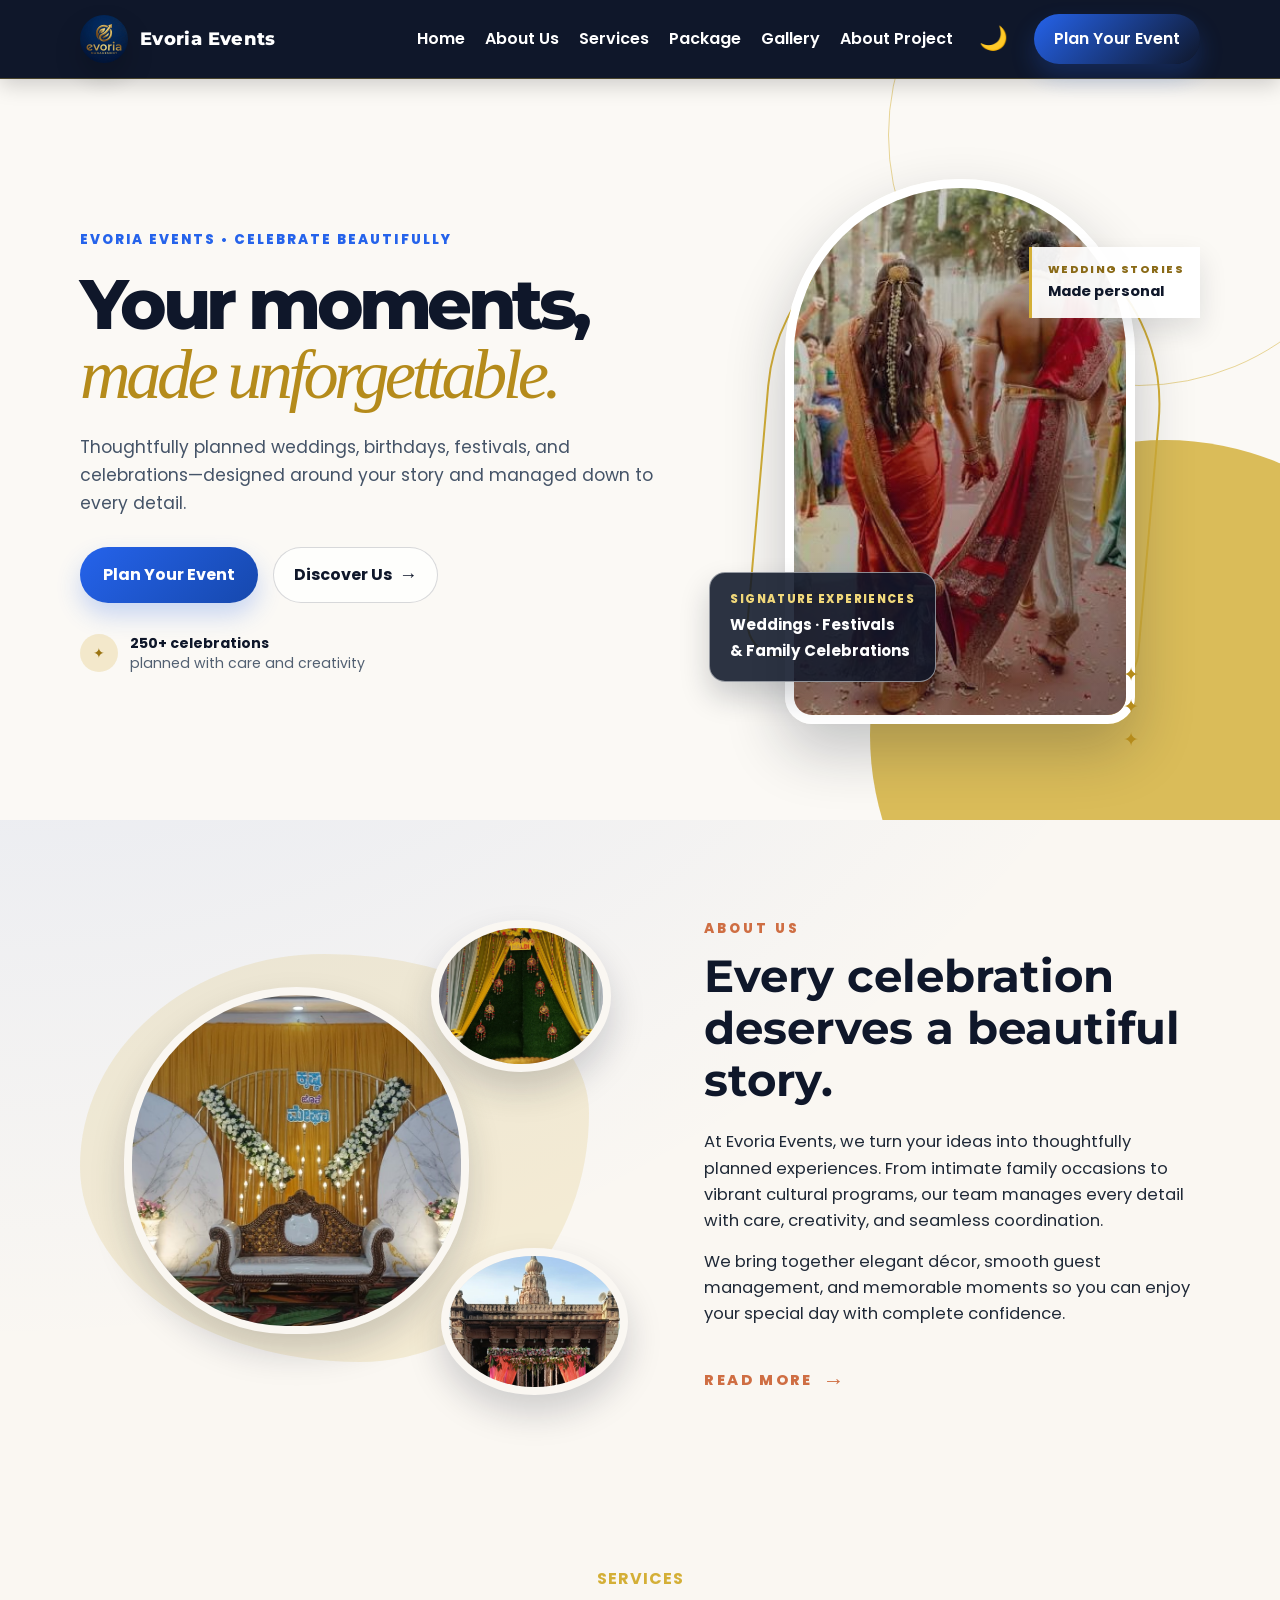
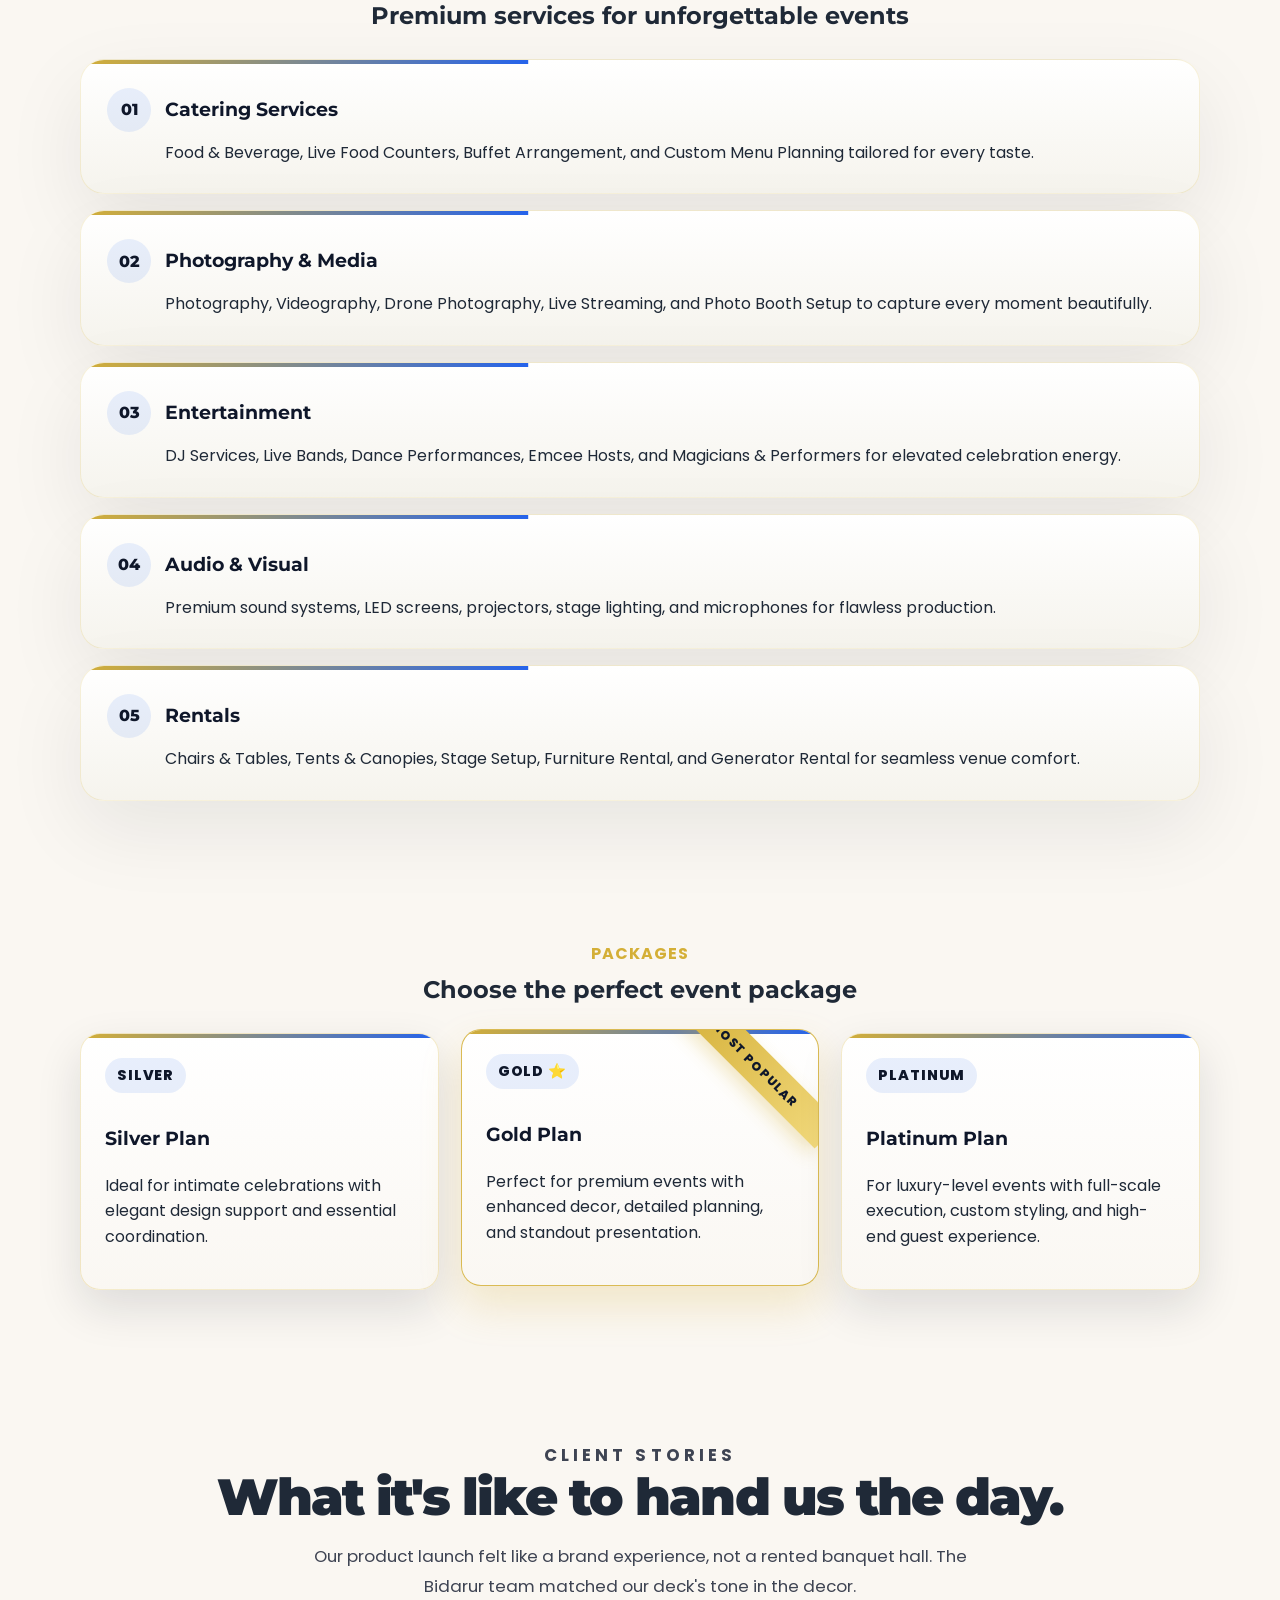
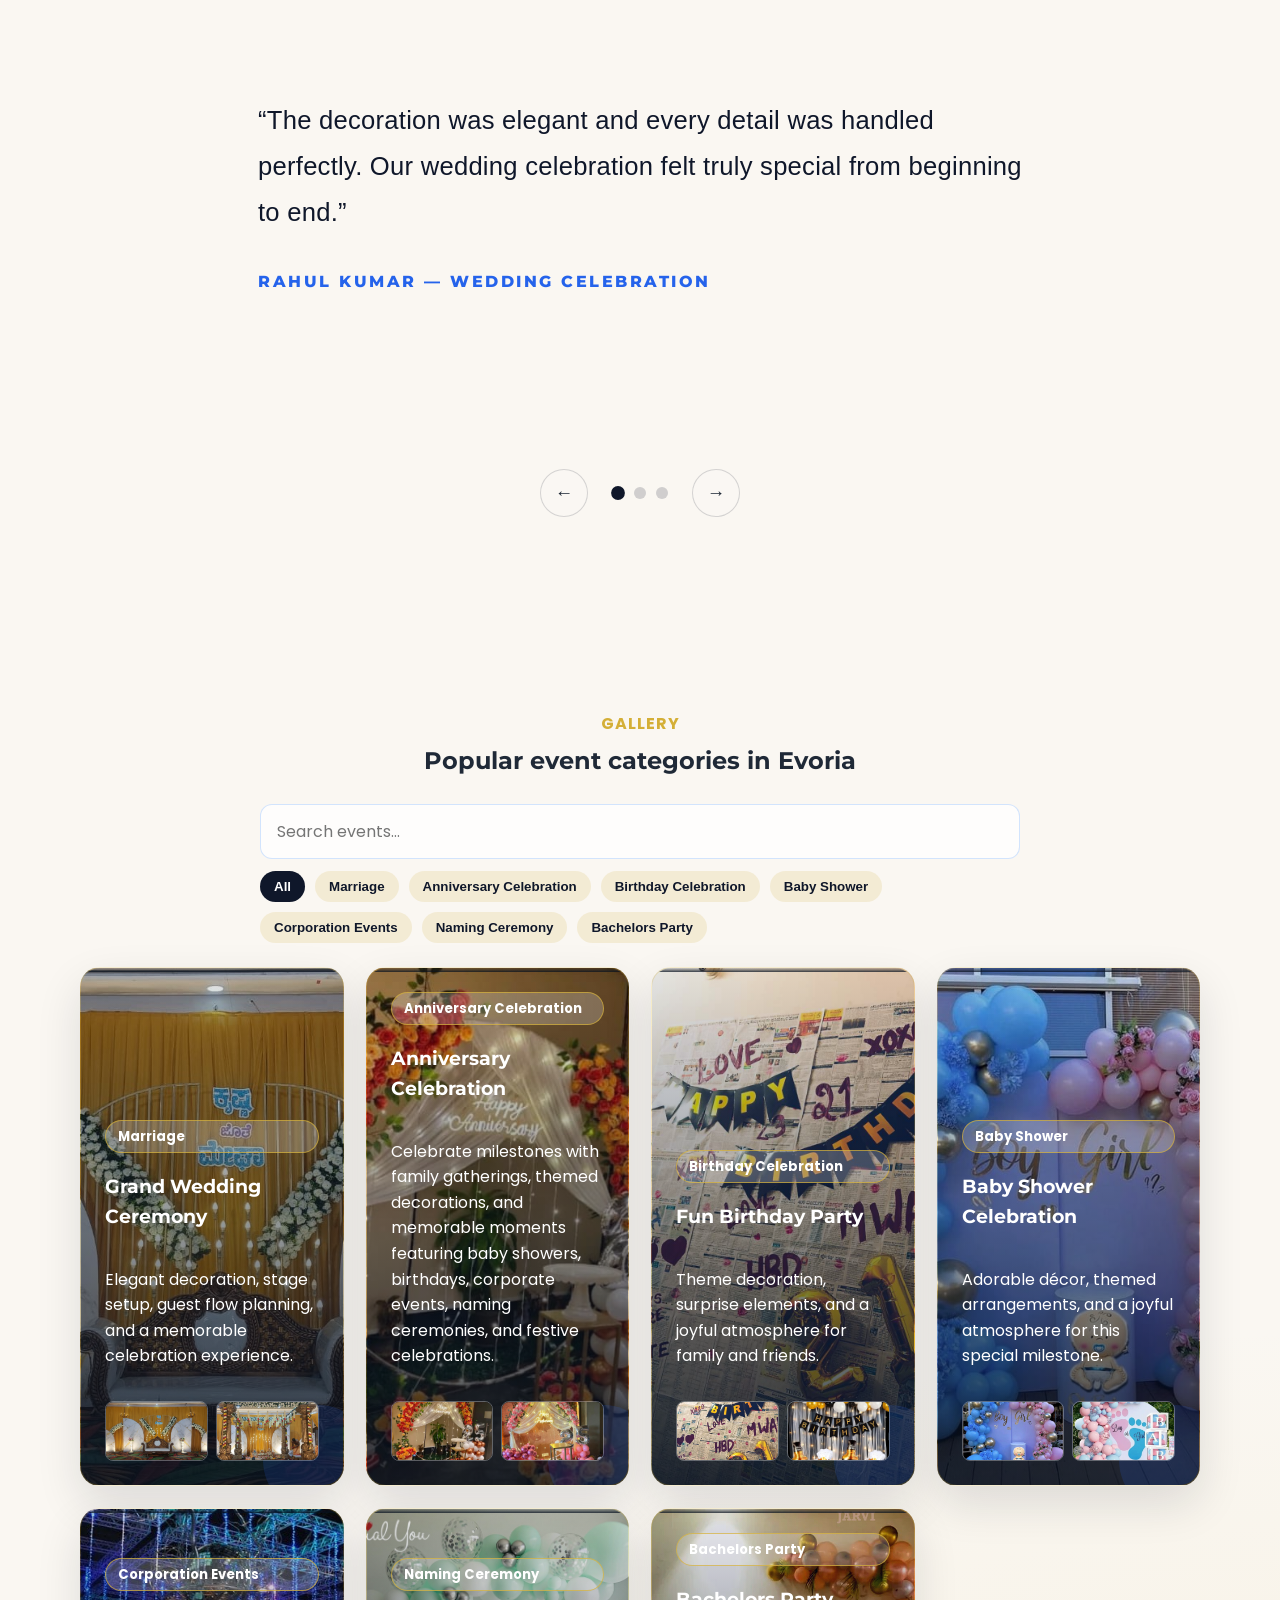
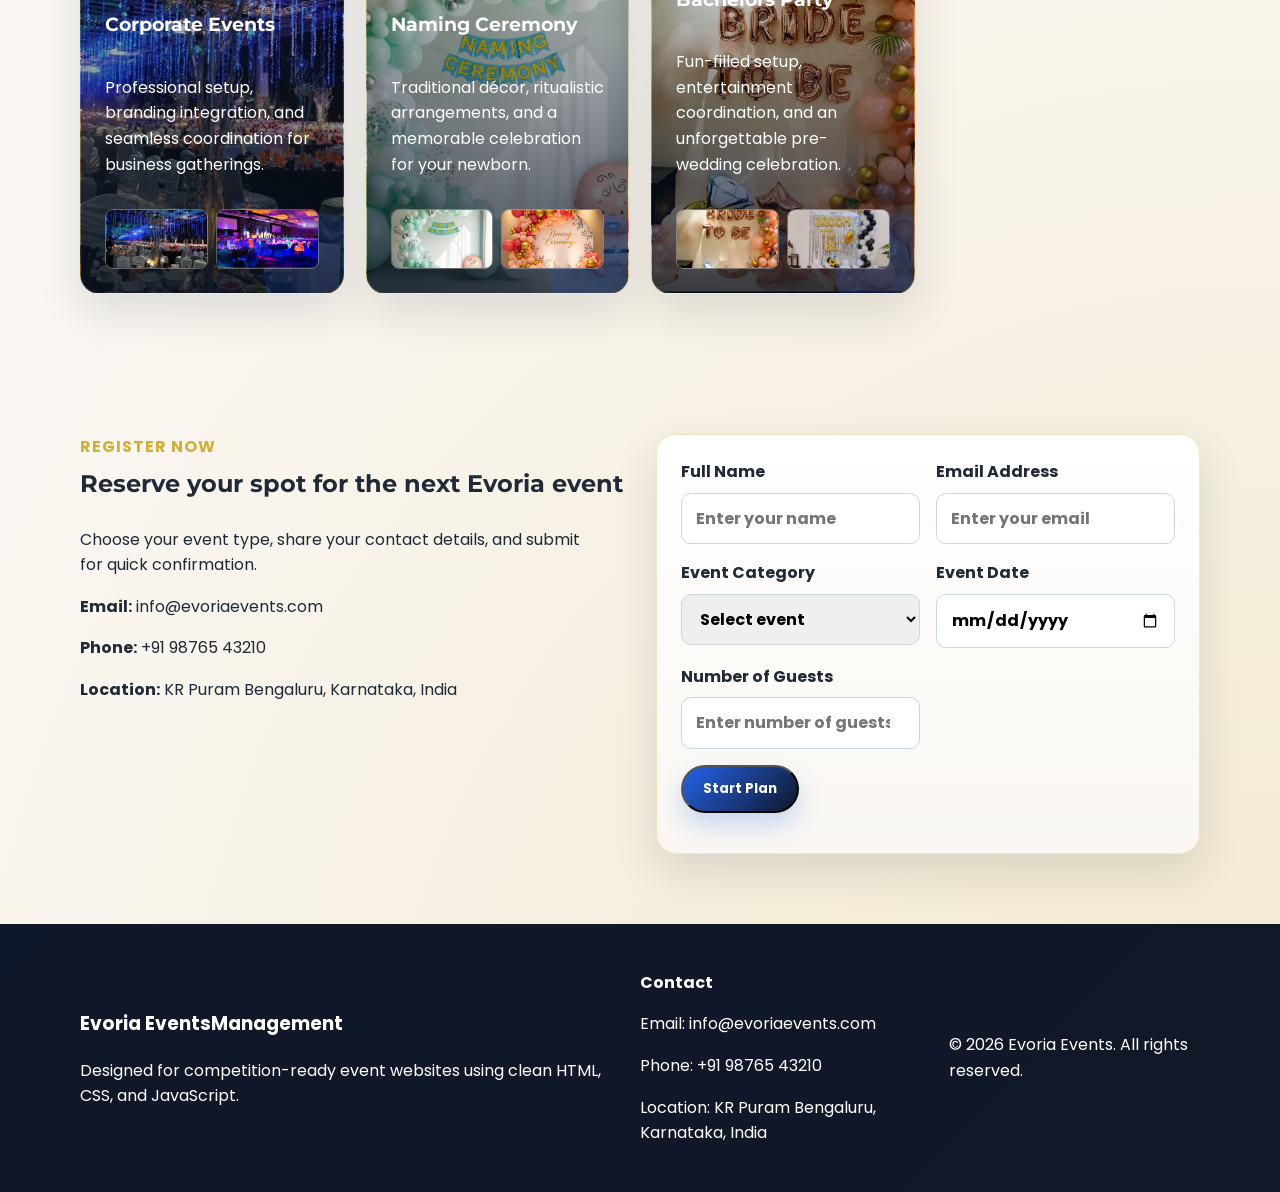
==== commit 1629fb9a: "Add files via upload" ====
--- a/index.html
+++ b/index.html
@@ -3,8 +3,8 @@
 <head>
     <meta charset="UTF-8" />
     <meta name="viewport" content="width=device-width, initial-scale=1.0" />
-    <title>Bidarur Event Management</title>
-    <meta name="description" content="Bidarur Event Management - a smart, responsive event planning website for upcoming cultural, educational, and community events." />
+    <title>Evoria Events</title>
+    <meta name="description" content="Evoria Events - a smart, responsive event planning website for upcoming cultural, educational, and community events." />
     <link rel="preconnect" href="https://fonts.googleapis.com" />
     <link rel="preconnect" href="https://fonts.gstatic.com" crossorigin />
     <link href="https://fonts.googleapis.com/css2?family=Montserrat:wght@600;700;800&family=Poppins:wght@400;500;600;700&display=swap" rel="stylesheet" />
@@ -18,7 +18,10 @@
 
     <header class="site-header">
         <div class="container nav-wrapper">
-            <a href="index.html" class="logo">Bidarur Events</a>
+            <a href="index.html" class="logo">
+                <img src="image/logo img.jpeg" alt="Evoria Events logo" class="logo-image" />
+                <span class="logo-text">Evoria Events</span>
+            </a>
             <button class="menu-toggle" aria-label="Toggle menu">☰</button>
             <nav class="site-nav">
                 <a href="#home">Home</a>
@@ -26,9 +29,9 @@
                 <a href="#services">Services</a>
                 <a href="#packages">Package</a>
                 <a href="#upcoming-events">Gallery</a>
-                <a href="#register">Booking Form</a>
                 <a href="about-project.html">About Project</a>
                 <button class="theme-toggle" id="themeToggle" aria-label="Toggle dark mode">🌙</button>
+                <a href="#register" class="btn primary nav-cta">Plan Your Event</a>
             </nav>
         </div>
     </header>
@@ -37,7 +40,7 @@
         <section class="hero">
             <div class="container hero-grid">
                 <div class="hero-content reveal">
-                    <p class="hero-kicker">Bidarur Events • Celebrate beautifully</p>
+                    <p class="hero-kicker">Evoria Events • Celebrate beautifully</p>
                     <h1>Your moments,<br /><em>made unforgettable.</em></h1>
                     <p class="lead">
                         Thoughtfully planned weddings, birthdays, festivals, and celebrations—designed around your story and managed down to every detail.
@@ -55,6 +58,7 @@
                     <div class="hero-photo-frame">
                         <img src="image/marry.jpg" alt="A beautifully arranged wedding celebration" />
                     </div>
+                  
                     <div class="hero-event-note">
                         <span>Signature experiences</span>
                         <strong>Weddings · Festivals<br />&amp; Family Celebrations</strong>
@@ -70,9 +74,9 @@
         <section id="about-us" class="about section">
             <div class="container">
                 <div class="about-story">
-                    <div class="about-collage reveal" aria-label="Bidarur Events celebration gallery">
+                    <div class="about-collage reveal" aria-label="Evoria Events celebration gallery">
                         <div class="about-photo about-photo-main">
-                            <img src="image/marriage-1.jpeg" alt="Wedding celebration arranged by Bidarur Events" />
+                            <img src="image/marriage-1.jpeg" alt="Wedding celebration arranged by Evoria Events" />
                         </div>
                         <div class="about-photo about-photo-top">
                             <img src="image/haldi.jpeg" alt="Haldi ceremony details" />
@@ -84,7 +88,7 @@
                     <div class="about-copy reveal">
                         <p class="about-kicker">About Us</p>
                         <h2>Every celebration deserves a beautiful story.</h2>
-                        <p>At Bidarur Events, we turn your ideas into thoughtfully planned experiences. From intimate family occasions to vibrant cultural programs, our team manages every detail with care, creativity, and seamless coordination.</p>
+                        <p>At Evoria Events, we turn your ideas into thoughtfully planned experiences. From intimate family occasions to vibrant cultural programs, our team manages every detail with care, creativity, and seamless coordination.</p>
                         <p>We bring together elegant décor, smooth guest management, and memorable moments so you can enjoy your special day with complete confidence.</p>
                         <a href="about-project.html" class="about-link">Read More <span aria-hidden="true">→</span></a>
                     </div>
@@ -96,29 +100,43 @@
             <div class="container">
                 <div class="section-heading reveal">
                     <p class="eyebrow">Services</p>
-                    <h2>Everything needed to host a memorable event</h2>
+                    <h2>Premium services for unforgettable events</h2>
                 </div>
                 <div class="service-bars reveal">
                     <div class="service-bar">
                         <div class="service-bar-header">
                             <span>01</span>
-                            <h3>Event Planning</h3>
-                        </div>
-                        <p>Creative coordination for festivals, community gatherings, and personalized celebrations.</p>
+                            <h3>Catering Services</h3>
+                        </div>
+                        <p>Food & Beverage, Live Food Counters, Buffet Arrangement, and Custom Menu Planning tailored for every taste.</p>
                     </div>
                     <div class="service-bar">
                         <div class="service-bar-header">
                             <span>02</span>
-                            <h3>Guest Registration</h3>
-                        </div>
-                        <p>Easy guest intake, quick confirmation, and a smooth event entry process for every attendee.</p>
+                            <h3>Photography & Media</h3>
+                        </div>
+                        <p>Photography, Videography, Drone Photography, Live Streaming, and Photo Booth Setup to capture every moment beautifully.</p>
                     </div>
                     <div class="service-bar">
                         <div class="service-bar-header">
                             <span>03</span>
-                            <h3>Schedule Visibility</h3>
-                        </div>
-                        <p>Clear timelines, activity flow, and guest-ready details that keep the day organized beautifully.</p>
+                            <h3>Entertainment</h3>
+                        </div>
+                        <p>DJ Services, Live Bands, Dance Performances, Emcee Hosts, and Magicians & Performers for elevated celebration energy.</p>
+                    </div>
+                    <div class="service-bar">
+                        <div class="service-bar-header">
+                            <span>04</span>
+                            <h3>Audio & Visual</h3>
+                        </div>
+                        <p>Premium sound systems, LED screens, projectors, stage lighting, and microphones for flawless production.</p>
+                    </div>
+                    <div class="service-bar">
+                        <div class="service-bar-header">
+                            <span>05</span>
+                            <h3>Rentals</h3>
+                        </div>
+                        <p>Chairs & Tables, Tents & Canopies, Stage Setup, Furniture Rental, and Generator Rental for seamless venue comfort.</p>
                     </div>
                 </div>
             </div>
@@ -154,29 +172,34 @@
         <section id="testimonials" class="testimonials section">
             <div class="container">
                 <div class="testimonial-heading reveal">
-                    <div>
-                        <p class="about-kicker">Testimonials</p>
-                        <h2>What people say</h2>
-                        <p>Real experiences from guests who celebrated their special moments with Bidarur Events.</p>
-                    </div>
-                    <a href="#testimonials" class="testimonial-all-link">View All Reviews <span aria-hidden="true">→</span></a>
-                </div>
-                <div class="testimonial-grid reveal">
-                    <article class="testimonial-card">
-                        <img src="https://i.pravatar.cc/160?img=47" alt="Portrait of Rahul" />
-                        <p class="testimonial-quote">“The decoration was elegant and every detail was handled perfectly. Our wedding celebration felt truly special from beginning to end.”</p>
-                        <p class="testimonial-name">Rahul Kumar</p>
-                    </article>
-                    <article class="testimonial-card">
-                        <img src="https://i.pravatar.cc/160?img=32" alt="Portrait of Priya" />
-                        <p class="testimonial-quote">“Bidarur Events made our family function smooth, joyful, and beautifully organized. The team was helpful throughout the entire day.”</p>
-                        <p class="testimonial-name">Priya Sharma</p>
-                    </article>
-                    <article class="testimonial-card">
-                        <img src="https://i.pravatar.cc/160?img=12" alt="Portrait of Anand" />
-                        <p class="testimonial-quote">“From the décor to guest coordination, everything was managed with care. We could simply relax and enjoy our celebration.”</p>
-                        <p class="testimonial-name">Anand Patil</p>
-                    </article>
+                    <p class="eyebrow">Client Stories</p>
+                    <h2>What it's like to hand us the day.</h2>
+                    <p class="testimonial-intro">Our product launch felt like a brand experience, not a rented banquet hall. The Bidarur team matched our deck's tone in the decor.</p>
+                </div>
+                <div class="testimonial-showcase reveal">
+                    <div class="testimonial-slider">
+                        <article class="testimonial-card active">
+                            <p class="testimonial-quote">“The decoration was elegant and every detail was handled perfectly. Our wedding celebration felt truly special from beginning to end.”</p>
+                            <p class="testimonial-name">Rahul Kumar — Wedding Celebration</p>
+                        </article>
+                        <article class="testimonial-card">
+                            <p class="testimonial-quote">“Evoria Events made our family function smooth, joyful, and beautifully organized. The team was helpful throughout the entire day.”</p>
+                            <p class="testimonial-name">Priya Sharma — Family Function</p>
+                        </article>
+                        <article class="testimonial-card">
+                            <p class="testimonial-quote">“From the decor to guest coordination, everything was managed with care. We could simply relax and enjoy our celebration.”</p>
+                            <p class="testimonial-name">Anand Patil — Anniversary Celebration</p>
+                        </article>
+                    </div>
+                    <div class="testimonial-controls">
+                        <button class="testimonial-nav prev" aria-label="Previous testimonial">←</button>
+                        <div class="testimonial-dots">
+                            <span class="dot active"></span>
+                            <span class="dot"></span>
+                            <span class="dot"></span>
+                        </div>
+                        <button class="testimonial-nav next" aria-label="Next testimonial">→</button>
+                    </div>
                 </div>
             </div>
         </section>
@@ -185,38 +208,84 @@
             <div class="container">
                 <div class="section-heading reveal">
                     <p class="eyebrow">Gallery</p>
-                    <h2>Popular event categories in Bidarur</h2>
+                    <h2>Popular event categories in Evoria</h2>
                 </div>
                 <div class="search-bar reveal">
                     <input type="search" id="eventSearch" placeholder="Search events..." />
                     <div class="filter-controls">
                         <button class="filter-btn active" data-filter="all">All</button>
                         <button class="filter-btn" data-filter="marriage">Marriage</button>
-                        <button class="filter-btn" data-filter="product">Product Launch</button>
+                        <button class="filter-btn" data-filter="anniversary">Anniversary Celebration</button>
                         <button class="filter-btn" data-filter="birthday">Birthday Celebration</button>
-                        <button class="filter-btn" data-filter="ganesha">Ganesha Festival</button>
+                        <button class="filter-btn" data-filter="baby-shower">Baby Shower</button>
+                        <button class="filter-btn" data-filter="corporation">Corporation Events</button>
+                        <button class="filter-btn" data-filter="naming">Naming Ceremony</button>
+                        <button class="filter-btn" data-filter="bachelors">Bachelors Party</button>
                     </div>
                 </div>
                 <div class="event-grid" id="eventGrid">
-                    <article class="event-card reveal" data-category="marriage" data-title="Grand Wedding Ceremony" data-image="image/marriage-1.jpeg" data-images="image/haldi.jpeg,image/marriage-1.jpeg,image/marriage-2.jpeg,image/marriage-3.jpeg,image/marriage-4.jpeg" style="background-image: linear-gradient(180deg, rgba(7,17,31,0.10), rgba(7,17,31,0.78)), url('image/marriage-1.jpeg');">
+                    <article class="event-card reveal" data-category="marriage" data-title="Grand Wedding Ceremony" data-image="image/marriage-1.jpeg" data-images="image/marriage-1.jpeg,image/marriage-2.jpeg" style="background-image: linear-gradient(180deg, rgba(7,17,31,0.10), rgba(7,17,31,0.78)), url('image/marriage-1.jpeg');">
                         <span class="tag">Marriage</span>
                         <h3>Grand Wedding Ceremony</h3>
                         <p>Elegant decoration, stage setup, guest flow planning, and a memorable celebration experience.</p>
-                    </article>
-                    <article class="event-card reveal" data-category="product" data-title="Business Product Launch" data-image="https://images.unsplash.com/photo-1511578314322-379afb476865?auto=format&fit=crop&w=1200&q=80" style="background-image: linear-gradient(180deg, rgba(7,17,31,0.10), rgba(7,17,31,0.78)), url('https://images.unsplash.com/photo-1511578314322-379afb476865?auto=format&fit=crop&w=1200&q=80');">
-                        <span class="tag">Product Launch</span>
-                        <h3>Business Product Launch</h3>
-                        <p>Professional branding, product reveal design, and a modern event presentation for your launch.</p>
-                    </article>
-                    <article class="event-card reveal" data-category="birthday" data-title="Fun Birthday Party" data-image="https://images.unsplash.com/photo-1464349095431-e9a21285b5f3?auto=format&fit=crop&w=1200&q=80" style="background-image: linear-gradient(180deg, rgba(7,17,31,0.10), rgba(7,17,31,0.78)), url('https://images.unsplash.com/photo-1464349095431-e9a21285b5f3?auto=format&fit=crop&w=1200&q=80');">
+                        <div class="card-image-gallery">
+                            <img src="image/marriage-1.jpeg" alt="Marriage 1">
+                            <img src="image/marriage-2.jpeg" alt="Marriage 2">
+                        </div>
+                    </article>
+                    <article class="event-card reveal" data-category="anniversary" data-title="Anniversary Celebration" data-image="image/anniversary1.jpeg" data-images="image/anniversary1.jpeg,image/anniversary2.jpeg" style="background-image: linear-gradient(180deg, rgba(7,17,31,0.10), rgba(7,17,31,0.78)), url('image/anniversary1.jpeg');">
+                        <span class="tag">Anniversary Celebration</span>
+                        <h3>Anniversary Celebration</h3>
+                        <p>Celebrate milestones with family gatherings, themed decorations, and memorable moments featuring baby showers, birthdays, corporate events, naming ceremonies, and festive celebrations.</p>
+                        <div class="card-image-gallery">
+                            <img src="image/anniversary1.jpeg" alt="Anniversary celebration 1">
+                            <img src="image/anniversary2.jpeg" alt="Anniversary celebration 2">
+                        </div>
+                    </article>
+                    <article class="event-card reveal" data-category="birthday" data-title="Fun Birthday Party" data-image="image/birth day1.jpeg" data-images="image/birth day1.jpeg,image/birthaday2.jpeg" style="background-image: linear-gradient(180deg, rgba(7,17,31,0.10), rgba(7,17,31,0.78)), url('image/birth day1.jpeg');">
                         <span class="tag">Birthday Celebration</span>
                         <h3>Fun Birthday Party</h3>
                         <p>Theme decoration, surprise elements, and a joyful atmosphere for family and friends.</p>
-                    </article>
-                    <article class="event-card reveal" data-category="ganesha" data-title="Ganesha Celebration" data-image="https://images.unsplash.com/photo-1504196606672-aef5c9cefc92?auto=format&fit=crop&w=1200&q=80" style="background-image: linear-gradient(180deg, rgba(7,17,31,0.10), rgba(7,17,31,0.78)), url('https://images.unsplash.com/photo-1504196606672-aef5c9cefc92?auto=format&fit=crop&w=1200&q=80');">
-                        <span class="tag">Ganesha Festival</span>
-                        <h3>Ganesha Celebration</h3>
-                        <p>Traditional festive décor, cultural arrangements, and a spiritually uplifting event setup.</p>
+                        <div class="card-image-gallery">
+                            <img src="image/birth day1.jpeg" alt="Birthday 1">
+                            <img src="image/birthaday2.jpeg" alt="Birthday 2">
+                        </div>
+                    </article>
+                    <article class="event-card reveal" data-category="baby-shower" data-title="Baby Shower Celebration" data-image="image/baby shower1.jpeg" data-images="image/baby shower1.jpeg,image/baby shower2.jpeg" style="background-image: linear-gradient(180deg, rgba(7,17,31,0.10), rgba(7,17,31,0.78)), url('image/baby shower1.jpeg');">
+                        <span class="tag">Baby Shower</span>
+                        <h3>Baby Shower Celebration</h3>
+                        <p>Adorable décor, themed arrangements, and a joyful atmosphere for this special milestone.</p>
+                        <div class="card-image-gallery">
+                            <img src="image/baby shower1.jpeg" alt="Baby shower 1">
+                            <img src="image/baby shower2.jpeg" alt="Baby shower 2">
+                        </div>
+                    </article>
+                    <article class="event-card reveal" data-category="corporation" data-title="Corporate Events" data-image="image/corporate events1.jpeg" data-images="image/corporate events1.jpeg,image/corporate events2.jpeg" style="background-image: linear-gradient(180deg, rgba(7,17,31,0.10), rgba(7,17,31,0.78)), url('image/corporate events1.jpeg');">
+                        <span class="tag">Corporation Events</span>
+                        <h3>Corporate Events</h3>
+                        <p>Professional setup, branding integration, and seamless coordination for business gatherings.</p>
+                        <div class="card-image-gallery">
+                            <img src="image/corporate events1.jpeg" alt="Corporate Events 1">
+                            <img src="image/corporate events2.jpeg" alt="Corporate Events 2">
+                        </div>
+                    </article>
+                    <article class="event-card reveal" data-category="naming" data-title="Naming Ceremony" data-image="image/naming ceremony1.jpeg" data-images="image/naming ceremony1.jpeg,image/naming ceremony2.jpeg" style="background-image: linear-gradient(180deg, rgba(7,17,31,0.10), rgba(7,17,31,0.78)), url('image/naming ceremony1.jpeg');">
+                        <span class="tag">Naming Ceremony</span>
+                        <h3>Naming Ceremony</h3>
+                        <p>Traditional décor, ritualistic arrangements, and a memorable celebration for your newborn.</p>
+                        <div class="card-image-gallery">
+                            <img src="image/naming ceremony1.jpeg" alt="Naming ceremony 1">
+                            <img src="image/naming ceremony2.jpeg" alt="Naming ceremony 2">
+                        </div>
+                    </article>
+                    <article class="event-card reveal" data-category="bachelors" data-title="Bachelors Party" data-image="image/bacholers party1.jpeg" data-images="image/bacholers party1.jpeg,image/bacholers party2.jpeg" style="background-image: linear-gradient(180deg, rgba(7,17,31,0.10), rgba(7,17,31,0.78)), url('image/bacholers party1.jpeg');">
+                        <span class="tag">Bachelors Party</span>
+                        <h3>Bachelors Party</h3>
+                        <p>Fun-filled setup, entertainment coordination, and an unforgettable pre-wedding celebration.</p>
+                        <div class="card-image-gallery">
+                            <img src="image/bacholers party1.jpeg" alt="Bachelors Party 1">
+                            <img src="image/bacholers party2.jpeg" alt="Bachelors Party 2">
+                        </div>
                     </article>
                 </div>
             </div>
@@ -227,9 +296,14 @@
                 <div>
                     <div class="section-heading left-align reveal">
                         <p class="eyebrow">Register Now</p>
-                        <h2>Reserve your spot for the next Bidarur event</h2>
+                        <h2>Reserve your spot for the next Evoria event</h2>
                     </div>
                     <p class="register-copy reveal">Choose your event type, share your contact details, and submit for quick confirmation.</p>
+                    <div class="register-contact-details reveal">
+                        <p><strong>Email:</strong> info@evoriaevents.com</p>
+                        <p><strong>Phone:</strong> +91 98765 43210</p>
+                        <p><strong>Location:</strong> KR Puram Bengaluru, Karnataka, India</p>
+                    </div>
                 </div>
                 <form id="eventForm" class="register-form reveal">
                     <div class="form-row">
@@ -248,9 +322,12 @@
                             <select id="category" required>
                                 <option value="">Select event</option>
                                 <option>Marriage</option>
-                                <option>Product Launch</option>
+                                <option>Anniversary Celebration</option>
                                 <option>Birthday Celebration</option>
-                                <option>Ganesha Festival</option>
+                                <option>Baby Shower</option>
+                                <option>Corporation Events</option>
+                                <option>Naming Ceremony</option>
+                                <option>Bachelors Party</option>
                             </select>
                         </label>
                         <label>
@@ -269,6 +346,7 @@
                 </form>
             </div>
         </section>
+
     </main>
 
     <div class="image-modal" id="imageModal" aria-hidden="true">
@@ -289,11 +367,17 @@
     <footer class="site-footer">
         <div class="container footer-grid">
             <div>
-                <h3>Bidarur Event Management</h3>
+                <h3>Evoria EventsManagement</h3>
                 <p>Designed for competition-ready event websites using clean HTML, CSS, and JavaScript.</p>
             </div>
             <div>
-                <p>© <span id="year"></span> Bidarur Events. All rights reserved.</p>
+                <p><strong>Contact</strong></p>
+                <p>Email: info@evoriaevents.com</p>
+                <p>Phone: +91 98765 43210</p>
+                <p>Location: KR Puram Bengaluru, Karnataka, India</p>
+            </div>
+            <div>
+                <p>© <span id="year"></span> Evoria Events. All rights reserved.</p>
             </div>
         </div>
     </footer>
--- a/css/style.css
+++ b/css/style.css
@@ -7,6 +7,17 @@
     --white: #ffffff;
     --card-shadow: 0 18px 45px rgba(15, 23, 42, 0.12);
     --border: rgba(212, 175, 55, 0.24);
+    --testimonial-section-bg: transparent;
+    --testimonial-card-bg: rgba(255, 255, 255, 0.92);
+    --testimonial-card-border: rgba(212, 175, 55, 0.18);
+    --testimonial-quote: #0f172a;
+    --testimonial-name: #2563eb;
+    --testimonial-eyebrow: #d4af37;
+    --testimonial-subtitle: rgba(15, 23, 42, 0.8);
+    --testimonial-nav-bg: rgba(255, 255, 255, 0.08);
+    --testimonial-nav-border: rgba(15, 23, 42, 0.16);
+    --testimonial-dot: rgba(15, 23, 42, 0.18);
+    --testimonial-dot-active: #0f172a;
 }
 
 body.dark-mode {
@@ -15,6 +26,17 @@
     --white: #10213a;
     --card-shadow: 0 18px 40px rgba(0, 0, 0, 0.35);
     --border: rgba(255, 255, 255, 0.08);
+    --testimonial-section-bg: transparent;
+    --testimonial-card-bg: rgba(10, 17, 36, 0.92);
+    --testimonial-card-border: rgba(255, 255, 255, 0.12);
+    --testimonial-quote: #f8fafc;
+    --testimonial-name: #f5d76e;
+    --testimonial-eyebrow: #d4af37;
+    --testimonial-subtitle: rgba(248, 250, 252, 0.8);
+    --testimonial-nav-bg: rgba(255, 255, 255, 0.08);
+    --testimonial-nav-border: rgba(248, 250, 252, 0.16);
+    --testimonial-dot: rgba(248, 250, 252, 0.24);
+    --testimonial-dot-active: #f8fafc;
 }
 
 * {
@@ -104,12 +126,27 @@
 }
 
 .logo {
+    display: inline-flex;
+    align-items: center;
+    gap: 12px;
     color: #ffffff;
+    text-decoration: none;
     font-weight: 800;
-    text-decoration: none;
-    font-size: 1.35rem;
+    font-size: 1.15rem;
     letter-spacing: 0.02em;
     font-family: 'Montserrat', 'Poppins', sans-serif;
+}
+
+.logo-image {
+    width: 48px;
+    height: 48px;
+    border-radius: 50%;
+    object-fit: cover;
+    box-shadow: 0 14px 28px rgba(0, 0, 0, 0.18);
+}
+
+.logo-text {
+    font-size: 1.1rem;
 }
 
 .site-nav {
@@ -122,6 +159,14 @@
     text-decoration: none;
     color: #ffffff;
     font-weight: 600;
+}
+
+.nav-cta {
+    margin-left: auto;
+}
+
+.site-nav.show .nav-cta {
+    margin-left: 0;
 }
 
 .menu-toggle,
@@ -305,274 +350,274 @@
     text-align: center;
 }
 
-.mini-stat span {
-    font-size: 1.6rem;
-    font-weight: 800;
-    color: var(--primary-dark);
-}
-
-/* Editorial home hero */
-.hero {
-    min-height: 700px;
-    padding: 100px 0 96px;
-    background: #fbf9f5;
-    color: var(--primary-dark);
-}
-
-.hero::before {
-    inset: auto -180px -210px auto;
-    width: 590px;
-    height: 590px;
-    background: #d4af37;
-    opacity: 0.82;
-}
-
-.hero::after {
-    inset: -195px -110px auto auto;
-    width: 500px;
-    height: 500px;
-    background: transparent;
-    border: 1px solid rgba(212, 175, 55, 0.5);
-    opacity: 1;
-}
-
-.hero-grid {
-    grid-template-columns: minmax(0, 1.1fr) minmax(360px, 0.9fr);
-    gap: clamp(28px, 4vw, 70px);
-    min-height: 470px;
-    position: relative;
-    z-index: 1;
-}
-
-.hero-content {
-    position: relative;
-    z-index: 2;
-}
-
-.hero-kicker {
-    margin: 0 0 20px;
-    color: var(--primary);
-    font-size: 0.84rem;
-    font-weight: 800;
-    letter-spacing: 0.15em;
-    text-transform: uppercase;
-}
-
-.hero-content h1 {
-    max-width: 720px;
-    margin: 0;
-    color: var(--primary-dark);
-    font-size: clamp(3rem, 5.5vw, 5.4rem);
-    font-weight: 800;
-    letter-spacing: -0.065em;
-    line-height: 0.98;
-}
-
-.hero-content h1 em {
-    color: #b58b1b;
-    font-family: Georgia, 'Times New Roman', serif;
-    font-weight: 500;
-}
-
-.hero .lead {
-    max-width: 575px;
-    margin: 25px 0 0;
-    color: #455468;
-    font-size: 1.08rem;
-}
-
-.hero-actions {
-    margin-top: 30px;
-}
-
-.hero .btn.primary {
-    padding: 14px 23px;
-    background: linear-gradient(135deg, #2563eb, #1648ad);
-}
-
-.hero-outline {
-    padding: 12px 20px;
-    border: 1px solid rgba(15, 23, 42, 0.16);
-    border-radius: 999px;
-    color: var(--primary-dark);
-    background: rgba(255, 255, 255, 0.72);
-}
-
-.hero-outline span {
-    margin-left: 7px;
-    font-size: 1.15rem;
-}
-
-.hero-trust {
-    display: flex;
-    align-items: center;
-    gap: 12px;
-    margin-top: 30px;
-    color: #526072;
-    font-size: 0.88rem;
-}
-
-.hero-trust span {
-    display: grid;
-    width: 38px;
-    height: 38px;
-    place-items: center;
-    border-radius: 50%;
-    color: #9b7412;
-    background: rgba(212, 175, 55, 0.22);
-}
-
-.hero-trust p {
-    margin: 0;
-    line-height: 1.45;
-}
-
-.hero-trust strong {
-    color: var(--primary-dark);
-}
-
-.hero-visual {
-    position: relative;
-    z-index: 1;
-    height: 545px;
-}
-
-.hero-photo-frame {
-    position: absolute;
-    inset: 0 auto 0 50%;
-    width: min(350px, 76%);
-    overflow: hidden;
-    border: 9px solid #ffffff;
-    border-radius: 180px 180px 28px 28px;
-    box-shadow: 0 26px 60px rgba(15, 23, 42, 0.24);
-    transform: translateX(-50%);
-}
-
-.hero-visual::before {
-    content: "";
-    position: absolute;
-    top: 34px;
-    left: 50%;
-    width: min(390px, 84%);
-    height: 455px;
-    border: 2px solid #d4af37;
-    border-radius: 190px 190px 34px 34px;
-    transform: translateX(-50%) rotate(5deg);
-}
-
-.hero-visual::after {
-    content: "✦  ✦  ✦";
-    position: absolute;
-    right: 5%;
-    bottom: 5px;
-    color: #b58b1b;
-    font-size: 1.2rem;
-    letter-spacing: 0.3em;
-    transform: rotate(-90deg);
-}
-
-.hero-photo-frame::after {
-    content: "";
-    position: absolute;
-    inset: 0;
-    background: linear-gradient(130deg, rgba(15, 23, 42, 0.08), rgba(15, 23, 42, 0.42));
-}
-
-.hero-photo-frame img {
-    width: 100%;
-    height: 100%;
-    object-fit: cover;
-    object-position: center;
-    transform: scale(1.03);
-    transition: transform 0.7s ease;
-}
-
-.hero-visual:hover .hero-photo-frame img {
-    transform: scale(1.1);
-}
-
-.hero-event-note {
-    position: absolute;
-    left: -2%;
-    bottom: 42px;
-    max-width: 270px;
-    padding: 17px 20px;
-    border: 1px solid rgba(255, 255, 255, 0.5);
-    border-radius: 16px;
-    color: #ffffff;
-    background: rgba(15, 23, 42, 0.88);
-    box-shadow: 0 15px 30px rgba(15, 23, 42, 0.2);
-}
-
-.hero-occasion-badge {
-    position: absolute;
-    top: 68px;
-    right: 0;
-    padding: 14px 16px;
-    border-left: 3px solid #d4af37;
-    color: var(--primary-dark);
-    background: rgba(255, 255, 255, 0.92);
-    box-shadow: 0 12px 28px rgba(15, 23, 42, 0.12);
-}
-
-.hero-occasion-badge span,
-.hero-occasion-badge strong {
-    display: block;
-}
-
-.hero-occasion-badge span {
-    color: #8a6a17;
-    font-size: 0.68rem;
-    font-weight: 800;
-    letter-spacing: 0.13em;
-    text-transform: uppercase;
-}
-
-.hero-occasion-badge strong {
-    margin-top: 2px;
-    font-size: 0.92rem;
-}
-
-.hero-event-note span {
-    display: block;
-    margin-bottom: 4px;
-    color: #f1d87a;
-    font-size: 0.71rem;
-    font-weight: 800;
-    letter-spacing: 0.12em;
-    text-transform: uppercase;
-}
-
-.hero-event-note strong {
-    font-size: 0.94rem;
-    line-height: 1.45;
-}
-
-body.dark-mode .hero {
-    background: #0b1729;
-}
-
-body.dark-mode .hero::after {
-    background: #10213a;
-}
-
-body.dark-mode .hero-content h1,
-body.dark-mode .hero-trust strong {
-    color: #f8fafc;
-}
-
-body.dark-mode .hero .lead,
-body.dark-mode .hero-trust {
-    color: #c9d7e8;
-}
-
-body.dark-mode .hero-outline {
-    border-color: rgba(255, 255, 255, 0.16);
-    color: #f8fafc;
-    background: rgba(16, 33, 58, 0.82);
-}
-
-.section {
+.mini-stat span {
+    font-size: 1.6rem;
+    font-weight: 800;
+    color: var(--primary-dark);
+}
+
+/* Editorial home hero */
+.hero {
+    min-height: 700px;
+    padding: 100px 0 96px;
+    background: #fbf9f5;
+    color: var(--primary-dark);
+}
+
+.hero::before {
+    inset: auto -180px -210px auto;
+    width: 590px;
+    height: 590px;
+    background: #d4af37;
+    opacity: 0.82;
+}
+
+.hero::after {
+    inset: -195px -110px auto auto;
+    width: 500px;
+    height: 500px;
+    background: transparent;
+    border: 1px solid rgba(212, 175, 55, 0.5);
+    opacity: 1;
+}
+
+.hero-grid {
+    grid-template-columns: minmax(0, 1.1fr) minmax(360px, 0.9fr);
+    gap: clamp(28px, 4vw, 70px);
+    min-height: 470px;
+    position: relative;
+    z-index: 1;
+}
+
+.hero-content {
+    position: relative;
+    z-index: 2;
+}
+
+.hero-kicker {
+    margin: 0 0 20px;
+    color: var(--primary);
+    font-size: 0.84rem;
+    font-weight: 800;
+    letter-spacing: 0.15em;
+    text-transform: uppercase;
+}
+
+.hero-content h1 {
+    max-width: 720px;
+    margin: 0;
+    color: var(--primary-dark);
+    font-size: clamp(3rem, 5.5vw, 5.4rem);
+    font-weight: 800;
+    letter-spacing: -0.065em;
+    line-height: 0.98;
+}
+
+.hero-content h1 em {
+    color: #b58b1b;
+    font-family: Georgia, 'Times New Roman', serif;
+    font-weight: 500;
+}
+
+.hero .lead {
+    max-width: 575px;
+    margin: 25px 0 0;
+    color: #455468;
+    font-size: 1.08rem;
+}
+
+.hero-actions {
+    margin-top: 30px;
+}
+
+.hero .btn.primary {
+    padding: 14px 23px;
+    background: linear-gradient(135deg, #2563eb, #1648ad);
+}
+
+.hero-outline {
+    padding: 12px 20px;
+    border: 1px solid rgba(15, 23, 42, 0.16);
+    border-radius: 999px;
+    color: var(--primary-dark);
+    background: rgba(255, 255, 255, 0.72);
+}
+
+.hero-outline span {
+    margin-left: 7px;
+    font-size: 1.15rem;
+}
+
+.hero-trust {
+    display: flex;
+    align-items: center;
+    gap: 12px;
+    margin-top: 30px;
+    color: #526072;
+    font-size: 0.88rem;
+}
+
+.hero-trust span {
+    display: grid;
+    width: 38px;
+    height: 38px;
+    place-items: center;
+    border-radius: 50%;
+    color: #9b7412;
+    background: rgba(212, 175, 55, 0.22);
+}
+
+.hero-trust p {
+    margin: 0;
+    line-height: 1.45;
+}
+
+.hero-trust strong {
+    color: var(--primary-dark);
+}
+
+.hero-visual {
+    position: relative;
+    z-index: 1;
+    height: 545px;
+}
+
+.hero-photo-frame {
+    position: absolute;
+    inset: 0 auto 0 50%;
+    width: min(350px, 76%);
+    overflow: hidden;
+    border: 9px solid #ffffff;
+    border-radius: 180px 180px 28px 28px;
+    box-shadow: 0 26px 60px rgba(15, 23, 42, 0.24);
+    transform: translateX(-50%);
+}
+
+.hero-visual::before {
+    content: "";
+    position: absolute;
+    top: 34px;
+    left: 50%;
+    width: min(390px, 84%);
+    height: 455px;
+    border: 2px solid #d4af37;
+    border-radius: 190px 190px 34px 34px;
+    transform: translateX(-50%) rotate(5deg);
+}
+
+.hero-visual::after {
+    content: "✦  ✦  ✦";
+    position: absolute;
+    right: 5%;
+    bottom: 5px;
+    color: #b58b1b;
+    font-size: 1.2rem;
+    letter-spacing: 0.3em;
+    transform: rotate(-90deg);
+}
+
+.hero-photo-frame::after {
+    content: "";
+    position: absolute;
+    inset: 0;
+    background: linear-gradient(130deg, rgba(15, 23, 42, 0.08), rgba(15, 23, 42, 0.42));
+}
+
+.hero-photo-frame img {
+    width: 100%;
+    height: 100%;
+    object-fit: cover;
+    object-position: center;
+    transform: scale(1.03);
+    transition: transform 0.7s ease;
+}
+
+.hero-visual:hover .hero-photo-frame img {
+    transform: scale(1.1);
+}
+
+.hero-event-note {
+    position: absolute;
+    left: -2%;
+    bottom: 42px;
+    max-width: 270px;
+    padding: 17px 20px;
+    border: 1px solid rgba(255, 255, 255, 0.5);
+    border-radius: 16px;
+    color: #ffffff;
+    background: rgba(15, 23, 42, 0.88);
+    box-shadow: 0 15px 30px rgba(15, 23, 42, 0.2);
+}
+
+.hero-occasion-badge {
+    position: absolute;
+    top: 68px;
+    right: 0;
+    padding: 14px 16px;
+    border-left: 3px solid #d4af37;
+    color: var(--primary-dark);
+    background: rgba(255, 255, 255, 0.92);
+    box-shadow: 0 12px 28px rgba(15, 23, 42, 0.12);
+}
+
+.hero-occasion-badge span,
+.hero-occasion-badge strong {
+    display: block;
+}
+
+.hero-occasion-badge span {
+    color: #8a6a17;
+    font-size: 0.68rem;
+    font-weight: 800;
+    letter-spacing: 0.13em;
+    text-transform: uppercase;
+}
+
+.hero-occasion-badge strong {
+    margin-top: 2px;
+    font-size: 0.92rem;
+}
+
+.hero-event-note span {
+    display: block;
+    margin-bottom: 4px;
+    color: #f1d87a;
+    font-size: 0.71rem;
+    font-weight: 800;
+    letter-spacing: 0.12em;
+    text-transform: uppercase;
+}
+
+.hero-event-note strong {
+    font-size: 0.94rem;
+    line-height: 1.45;
+}
+
+body.dark-mode .hero {
+    background: #0b1729;
+}
+
+body.dark-mode .hero::after {
+    background: #10213a;
+}
+
+body.dark-mode .hero-content h1,
+body.dark-mode .hero-trust strong {
+    color: #f8fafc;
+}
+
+body.dark-mode .hero .lead,
+body.dark-mode .hero-trust {
+    color: #c9d7e8;
+}
+
+body.dark-mode .hero-outline {
+    border-color: rgba(255, 255, 255, 0.16);
+    color: #f8fafc;
+    background: rgba(16, 33, 58, 0.82);
+}
+
+.section {
     padding: 70px 0;
 }
 
@@ -595,143 +640,143 @@
     gap: 22px;
 }
 
-.about-story {
-    display: grid;
-    grid-template-columns: minmax(0, 1.05fr) minmax(0, 0.95fr);
-    gap: clamp(32px, 6vw, 82px);
-    align-items: center;
-}
-
-.about-copy {
-    padding: 28px 0;
-}
-
-.about-collage {
-    position: relative;
-    min-height: 475px;
-    isolation: isolate;
-}
-
-.about-collage::before {
-    content: "";
-    position: absolute;
-    inset: 7% 7% 7% 0;
-    z-index: -1;
-    border-radius: 48% 52% 45% 55% / 52% 39% 61% 48%;
-    background: rgba(212, 175, 55, 0.16);
-}
-
-.about-photo {
-    position: absolute;
-    overflow: hidden;
-    border: 8px solid var(--bg);
-    box-shadow: 0 18px 35px rgba(15, 23, 42, 0.18);
-    background: #e5e7eb;
-    animation: about-float 5.5s ease-in-out infinite;
-}
-
-.about-photo img {
-    display: block;
-    width: 100%;
-    height: 100%;
-    object-fit: cover;
-}
-
-.about-photo-main {
-    width: 63%;
-    height: 73%;
-    left: 8%;
-    top: 14%;
-    border-radius: 50% 50% 47% 47%;
-}
-
-.about-photo-top {
-    width: 33%;
-    height: 32%;
-    top: 0;
-    right: 3%;
-    border-radius: 50%;
-    animation-delay: -1.8s;
-}
-
-.about-photo-bottom {
-    width: 34%;
-    height: 31%;
-    right: 0;
-    bottom: 0;
-    border-radius: 50%;
-    animation-delay: -3.4s;
-}
-
-@keyframes about-float {
-    0%, 100% {
-        transform: translateY(0) rotate(0deg);
-    }
-
-    50% {
-        transform: translateY(-12px) rotate(1deg);
-    }
-}
-
-@media (prefers-reduced-motion: reduce) {
-    .about-photo {
-        animation: none;
-    }
-
-    .balloon-group {
-        animation: none;
-    }
-}
-
-.about-kicker {
-    margin: 0 0 12px;
-    color: #cf6e43;
-    font-size: 0.85rem;
-    font-weight: 800;
-    text-transform: uppercase;
-    letter-spacing: 0.22em;
-}
-
-.about-copy h2 {
-    margin: 0 0 22px;
-    color: var(--primary-dark);
-    font-family: 'Montserrat', 'Poppins', sans-serif;
-    font-size: clamp(2rem, 3.5vw, 3.3rem);
-    line-height: 1.16;
-}
-
-.about-copy p:not(.about-kicker) {
-    max-width: 560px;
-    margin: 0 0 14px;
-    color: var(--text);
-    font-size: 1.03rem;
-}
-
-.about-link {
-    display: inline-flex;
-    align-items: center;
-    gap: 10px;
-    margin-top: 22px;
-    color: #cf6e43;
-    font-size: 0.92rem;
-    font-weight: 800;
-    letter-spacing: 0.16em;
-    text-decoration: none;
-    text-transform: uppercase;
-}
-
-.about-link span {
-    font-size: 1.35rem;
-    transition: transform 0.25s ease;
-}
-
-.about-link:hover span {
-    transform: translateX(6px);
-}
-
-body.dark-mode .about-copy h2 {
-    color: #f8fafc;
-}
+.about-story {
+    display: grid;
+    grid-template-columns: minmax(0, 1.05fr) minmax(0, 0.95fr);
+    gap: clamp(32px, 6vw, 82px);
+    align-items: center;
+}
+
+.about-copy {
+    padding: 28px 0;
+}
+
+.about-collage {
+    position: relative;
+    min-height: 475px;
+    isolation: isolate;
+}
+
+.about-collage::before {
+    content: "";
+    position: absolute;
+    inset: 7% 7% 7% 0;
+    z-index: -1;
+    border-radius: 48% 52% 45% 55% / 52% 39% 61% 48%;
+    background: rgba(212, 175, 55, 0.16);
+}
+
+.about-photo {
+    position: absolute;
+    overflow: hidden;
+    border: 8px solid var(--bg);
+    box-shadow: 0 18px 35px rgba(15, 23, 42, 0.18);
+    background: #e5e7eb;
+    animation: about-float 5.5s ease-in-out infinite;
+}
+
+.about-photo img {
+    display: block;
+    width: 100%;
+    height: 100%;
+    object-fit: cover;
+}
+
+.about-photo-main {
+    width: 63%;
+    height: 73%;
+    left: 8%;
+    top: 14%;
+    border-radius: 50% 50% 47% 47%;
+}
+
+.about-photo-top {
+    width: 33%;
+    height: 32%;
+    top: 0;
+    right: 3%;
+    border-radius: 50%;
+    animation-delay: -1.8s;
+}
+
+.about-photo-bottom {
+    width: 34%;
+    height: 31%;
+    right: 0;
+    bottom: 0;
+    border-radius: 50%;
+    animation-delay: -3.4s;
+}
+
+@keyframes about-float {
+    0%, 100% {
+        transform: translateY(0) rotate(0deg);
+    }
+
+    50% {
+        transform: translateY(-12px) rotate(1deg);
+    }
+}
+
+@media (prefers-reduced-motion: reduce) {
+    .about-photo {
+        animation: none;
+    }
+
+    .balloon-group {
+        animation: none;
+    }
+}
+
+.about-kicker {
+    margin: 0 0 12px;
+    color: #cf6e43;
+    font-size: 0.85rem;
+    font-weight: 800;
+    text-transform: uppercase;
+    letter-spacing: 0.22em;
+}
+
+.about-copy h2 {
+    margin: 0 0 22px;
+    color: var(--primary-dark);
+    font-family: 'Montserrat', 'Poppins', sans-serif;
+    font-size: clamp(2rem, 3.5vw, 3.3rem);
+    line-height: 1.16;
+}
+
+.about-copy p:not(.about-kicker) {
+    max-width: 560px;
+    margin: 0 0 14px;
+    color: var(--text);
+    font-size: 1.03rem;
+}
+
+.about-link {
+    display: inline-flex;
+    align-items: center;
+    gap: 10px;
+    margin-top: 22px;
+    color: #cf6e43;
+    font-size: 0.92rem;
+    font-weight: 800;
+    letter-spacing: 0.16em;
+    text-decoration: none;
+    text-transform: uppercase;
+}
+
+.about-link span {
+    font-size: 1.35rem;
+    transition: transform 0.25s ease;
+}
+
+.about-link:hover span {
+    transform: translateX(6px);
+}
+
+body.dark-mode .about-copy h2 {
+    color: #f8fafc;
+}
 
 .service-bars {
     display: grid;
@@ -740,19 +785,19 @@
 
 .service-bar {
     position: relative;
-    padding: 22px 24px;
-    border-radius: 18px;
-    background: linear-gradient(135deg, rgba(255,255,255,0.98), rgba(250,247,242,0.98));
-    border: 1px solid rgba(37, 99, 235, 0.15);
-    box-shadow: var(--card-shadow);
+    padding: 28px 26px;
+    border-radius: 24px;
+    background: linear-gradient(180deg, rgba(255,255,255,0.95), rgba(245,243,236,0.95));
+    border: 1px solid rgba(212, 175, 55, 0.18);
+    box-shadow: 0 28px 80px rgba(15, 23, 42, 0.08);
     overflow: hidden;
     transition: transform 0.28s ease, box-shadow 0.28s ease, border-color 0.28s ease;
 }
 
 .service-bar:hover {
-    transform: translateX(8px);
-    box-shadow: 0 18px 40px rgba(15, 23, 42, 0.16);
-    border-color: rgba(212, 175, 55, 0.8);
+    transform: translateY(-6px);
+    box-shadow: 0 30px 90px rgba(15, 23, 42, 0.10);
+    border-color: rgba(212, 175, 55, 0.9);
 }
 
 .service-bar::before {
@@ -802,124 +847,216 @@
     padding-left: 58px;
 }
 
-.testimonial-heading {
-    display: grid;
-    grid-template-columns: 1fr auto;
-    gap: 32px;
-    align-items: center;
-    margin: 0 4% 70px;
-}
-
-.testimonial-heading h2 {
-    margin: 0 0 18px;
-    color: var(--primary-dark);
-    font-family: 'Montserrat', 'Poppins', sans-serif;
-    font-size: clamp(2.4rem, 4vw, 4.2rem);
-    font-weight: 800;
-    letter-spacing: -0.03em;
-    text-transform: uppercase;
-}
-
-.testimonial-heading p:not(.about-kicker) {
-    max-width: 590px;
-    margin: 0;
-    color: var(--text);
-    font-size: 1.03rem;
-}
-
-.testimonial-all-link {
-    display: inline-flex;
-    align-items: center;
-    gap: 10px;
-    color: var(--primary);
-    font-size: 0.9rem;
-    font-weight: 800;
-    letter-spacing: 0.16em;
-    text-decoration: none;
-    text-transform: uppercase;
-}
-
-.testimonial-all-link span {
-    font-size: 1.3rem;
-    transition: transform 0.25s ease;
-}
-
-.testimonial-all-link:hover span {
-    transform: translateX(6px);
-}
-
-.testimonial-grid {
-    display: grid;
-    grid-template-columns: repeat(3, 1fr);
-    gap: 56px;
-    padding: 0 4%;
-}
-
-.testimonial-card {
-    position: relative;
-    min-height: 360px;
-    padding: 82px 38px 34px;
-    border-radius: 20px;
-    overflow: visible;
-    background: linear-gradient(145deg, rgba(255, 255, 255, 0.98), rgba(241, 246, 255, 0.98));
-    border: 1px solid rgba(212, 175, 55, 0.34);
-    box-shadow: 0 22px 42px rgba(15, 23, 42, 0.1);
-    transition: transform 0.25s ease, box-shadow 0.25s ease;
-}
-
-.testimonial-card::before {
-    content: "";
-    position: absolute;
-    top: 0;
-    left: 26px;
-    right: 26px;
-    height: 4px;
-    border-radius: 0 0 999px 999px;
-    background: linear-gradient(90deg, var(--secondary), var(--primary));
-}
-
-.testimonial-card:hover {
-    transform: translateY(-7px);
-    box-shadow: 0 25px 46px rgba(15, 23, 42, 0.17);
-}
-
-.testimonial-card img {
-    position: absolute;
-    top: -48px;
-    left: 48px;
-    width: 96px;
-    height: 96px;
-    border: 4px solid var(--bg);
-    border-radius: 50%;
-    object-fit: cover;
-    box-shadow: 0 10px 22px rgba(15, 23, 42, 0.12);
-}
-
-.testimonial-quote {
-    margin: 0;
-    color: var(--primary-dark);
-    font-size: 1.15rem;
-    font-weight: 600;
-    line-height: 1.72;
-}
-
-.testimonial-name {
-    margin: 28px 0 0;
-    color: var(--primary);
-    font-size: 0.82rem;
-    font-weight: 800;
-    letter-spacing: 0.2em;
-    text-transform: uppercase;
-}
-
-body.dark-mode .testimonial-card {
-    background: linear-gradient(145deg, rgba(16, 33, 58, 0.98), rgba(10, 23, 42, 0.98));
-}
-
-body.dark-mode .testimonial-quote,
-body.dark-mode .testimonial-heading h2 {
-    color: #f8fafc;
-}
+.testimonial-heading {
+    text-align: center;
+    max-width: 900px;
+    margin: 0 auto 60px;
+    padding: 0 1rem;
+}
+
+.testimonial-heading h2 {
+    margin: 0.5rem auto 18px;
+    color: var(--text);
+    font-family: 'Montserrat', 'Poppins', sans-serif;
+    font-size: clamp(3rem, 4vw, 4.5rem);
+    font-weight: 800;
+    letter-spacing: -0.04em;
+    text-transform: none;
+}
+
+.testimonial-heading p:not(.about-kicker) {
+    max-width: 700px;
+    margin: 0 auto;
+    color: var(--testimonial-subtitle);
+    font-size: 1.05rem;
+    line-height: 1.8;
+}
+
+.testimonials {
+    background: var(--testimonial-section-bg);
+    padding: 80px 0 60px;
+}
+
+.testimonial-heading {
+    text-align: center;
+    max-width: 900px;
+    margin: 0 auto 56px;
+    padding: 0 1rem;
+}
+
+.testimonial-heading .eyebrow {
+    display: inline-block;
+    margin-bottom: 1rem;
+    color: var(--testimonial-eyebrow);
+    font-size: 0.85rem;
+    font-weight: 700;
+    letter-spacing: 0.24em;
+    text-transform: uppercase;
+}
+
+.testimonial-heading h2 {
+    margin: 0 0 18px;
+    color: var(--text);
+    font-family: 'Montserrat', 'Poppins', sans-serif;
+    font-size: clamp(3rem, 4vw, 4.5rem);
+    font-weight: 900;
+    letter-spacing: -0.04em;
+    line-height: 1.02;
+}
+
+.testimonial-heading .testimonial-intro {
+    max-width: 720px;
+    margin: 0 auto;
+    color: var(--testimonial-subtitle);
+    font-size: 1.05rem;
+    line-height: 1.8;
+    font-family: 'Poppins', sans-serif;
+}
+
+.testimonial-showcase {
+    display: grid;
+    gap: 40px;
+    max-width: 860px;
+    margin: 0 auto 4rem;
+    padding: 0 1rem;
+    position: relative;
+}
+
+.testimonial-grid,
+.testimonial-all-link {
+    display: none;
+}
+
+.testimonial-slider {
+    position: relative;
+    min-height: 360px;
+    overflow: hidden;
+}
+
+.testimonial-card {
+    position: absolute;
+    inset: 0;
+    opacity: 0;
+    visibility: hidden;
+    padding: 40px 32px;
+    border-radius: 0;
+    background: transparent;
+    border: none;
+    box-shadow: none;
+    transition: opacity 0.7s ease, visibility 0.7s ease, transform 0.7s ease;
+    transform: translateY(24px);
+    will-change: opacity, transform;
+}
+
+.testimonial-card.active {
+    opacity: 1;
+    visibility: visible;
+    transform: translateY(0);
+    z-index: 1;
+}
+
+.testimonial-card::before {
+    display: none;
+}
+
+.testimonial-card:hover {
+    box-shadow: none;
+}
+
+.testimonial-quote {
+    margin: 0;
+    color: var(--testimonial-quote);
+    font-family: 'Poppins', sans-serif;
+    font-size: clamp(1.55rem, 2vw, 2rem);
+    font-weight: 500;
+    line-height: 1.8;
+    letter-spacing: 0.01em;
+}
+
+.testimonial-name {
+    margin: 34px 0 0;
+    color: var(--testimonial-name);
+    font-family: 'Montserrat', sans-serif;
+    font-size: 0.98rem;
+    font-weight: 800;
+    letter-spacing: 0.16em;
+    text-transform: uppercase;
+}
+
+.testimonial-controls {
+    display: flex;
+    justify-content: center;
+    align-items: center;
+    gap: 24px;
+    margin-top: 12px;
+}
+
+.testimonial-nav {
+    width: 48px;
+    height: 48px;
+    border-radius: 50%;
+    border: 1px solid var(--testimonial-nav-border);
+    background: var(--testimonial-nav-bg);
+    color: var(--text);
+    font-size: 1.15rem;
+    cursor: pointer;
+    transition: background 0.2s ease, transform 0.2s ease, border-color 0.2s ease;
+}
+
+.testimonial-nav:hover {
+    background: rgba(255, 255, 255, 0.18);
+    transform: translateY(-1px);
+    border-color: rgba(212, 175, 55, 0.32);
+}
+
+.testimonial-dots {
+    display: flex;
+    gap: 10px;
+}
+
+.dot {
+    width: 12px;
+    height: 12px;
+    border-radius: 50%;
+    background: var(--testimonial-dot);
+    transition: transform 0.25s ease, background 0.25s ease;
+}
+
+.dot.active {
+    background: var(--testimonial-dot-active);
+    transform: scale(1.15);
+}
+
+@keyframes fadeInUp {
+    from {
+        opacity: 0;
+        transform: translateY(16px);
+    }
+    to {
+        opacity: 1;
+        transform: translateY(0);
+    }
+}
+
+body.dark-mode .testimonial-card {
+    background: #111827;
+}
+
+body.dark-mode .testimonial-quote,
+body.dark-mode .testimonial-heading h2,
+body.dark-mode .testimonial-heading p:not(.about-kicker),
+body.dark-mode .testimonial-name {
+    color: #f8fafc;
+}
+
+body.dark-mode .testimonial-card {
+    background: linear-gradient(145deg, rgba(16, 33, 58, 0.98), rgba(10, 23, 42, 0.98));
+}
+
+body.dark-mode .testimonial-quote,
+body.dark-mode .testimonial-heading h2 {
+    color: #f8fafc;
+}
 
 .feature-card {
     background: linear-gradient(180deg, rgba(255,255,255,0.98), rgba(250,247,242,0.98));
@@ -987,6 +1124,35 @@
     background-size: cover;
     background-position: center;
     box-shadow: var(--card-shadow);
+}
+
+.screenshot-grid {
+    display: grid;
+    grid-template-columns: repeat(3, minmax(0, 1fr));
+    gap: 18px;
+    margin-top: 24px;
+}
+
+.screenshot-item {
+    background: var(--white);
+    border-radius: 24px;
+    overflow: hidden;
+    border: 1px solid rgba(15, 23, 42, 0.08);
+    box-shadow: 0 18px 40px rgba(15, 23, 42, 0.12);
+}
+
+.screenshot-item img {
+    width: 100%;
+    height: 210px;
+    object-fit: cover;
+    display: block;
+}
+
+.screenshot-item figcaption {
+    padding: 16px 18px;
+    font-weight: 700;
+    color: var(--text);
+    background: rgba(250, 247, 242, 0.92);
 }
 
 .gallery-card::before {
@@ -1149,6 +1315,30 @@
     border: 1px solid rgba(212, 175, 55, 0.7);
 }
 
+.card-image-gallery {
+    display: grid;
+    grid-template-columns: repeat(2, 1fr);
+    gap: 8px;
+    margin-top: 16px;
+    position: relative;
+    z-index: 2;
+}
+
+.card-image-gallery img {
+    width: 100%;
+    height: 60px;
+    object-fit: cover;
+    border-radius: 8px;
+    border: 1px solid rgba(255, 255, 255, 0.3);
+    cursor: pointer;
+    transition: transform 0.2s ease, border-color 0.2s ease;
+}
+
+.card-image-gallery img:hover {
+    transform: scale(1.05);
+    border-color: rgba(255, 255, 255, 0.6);
+}
+
 .timeline {
     display: grid;
     grid-template-columns: repeat(4, 1fr);
@@ -1196,7 +1386,8 @@
 }
 
 .register-form input,
-.register-form select {
+.register-form select,
+.register-form textarea {
     width: 100%;
     padding: 12px 14px;
     margin-top: 8px;
@@ -1206,8 +1397,20 @@
     transition: border 0.25s ease, box-shadow 0.25s ease;
 }
 
+.register-form.contact-form input,
+.register-form.contact-form select,
+.register-form.contact-form textarea {
+    border-color: rgba(255, 255, 255, 0.16);
+}
+
+.register-form textarea {
+    resize: vertical;
+    min-height: 140px;
+}
+
 .register-form input:focus,
-.register-form select:focus {
+.register-form select:focus,
+.register-form textarea:focus {
     outline: none;
     border-color: #0d6efd;
     box-shadow: 0 0 0 4px rgba(13, 110, 253, 0.16);
